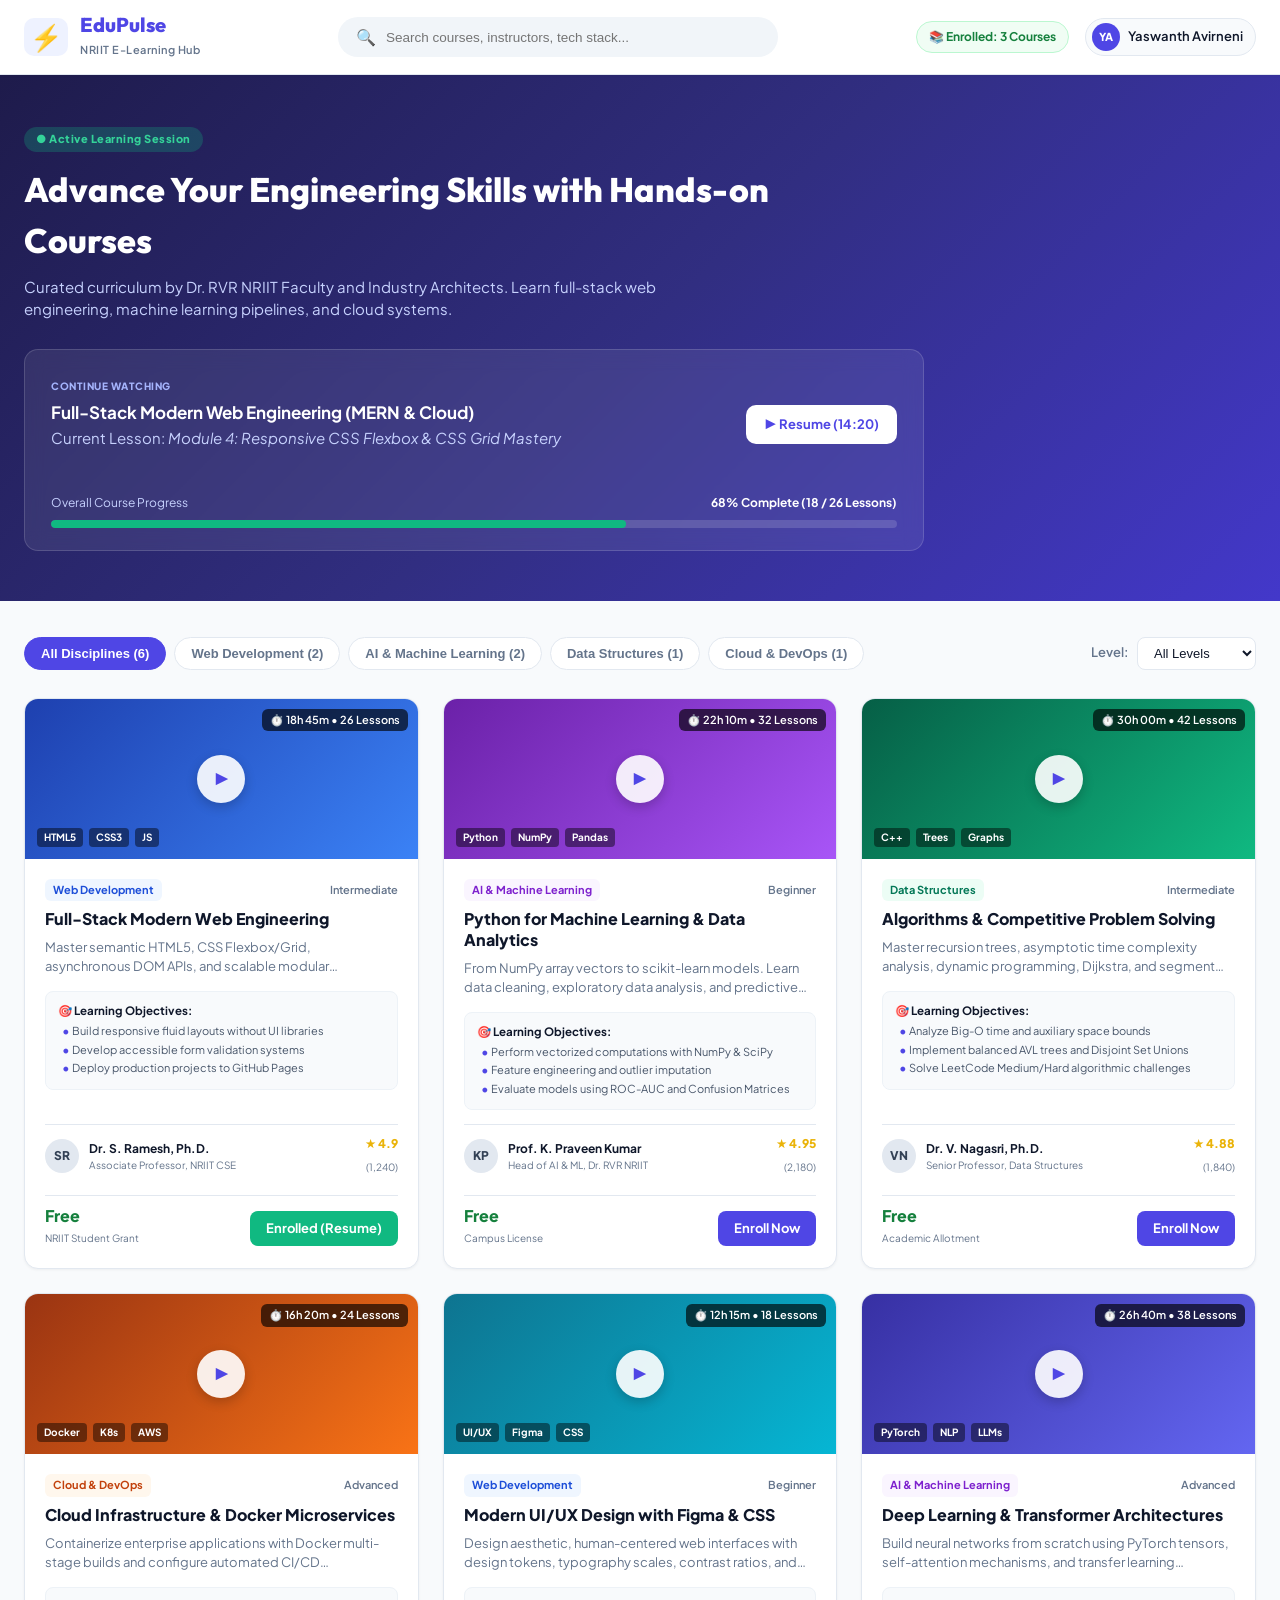
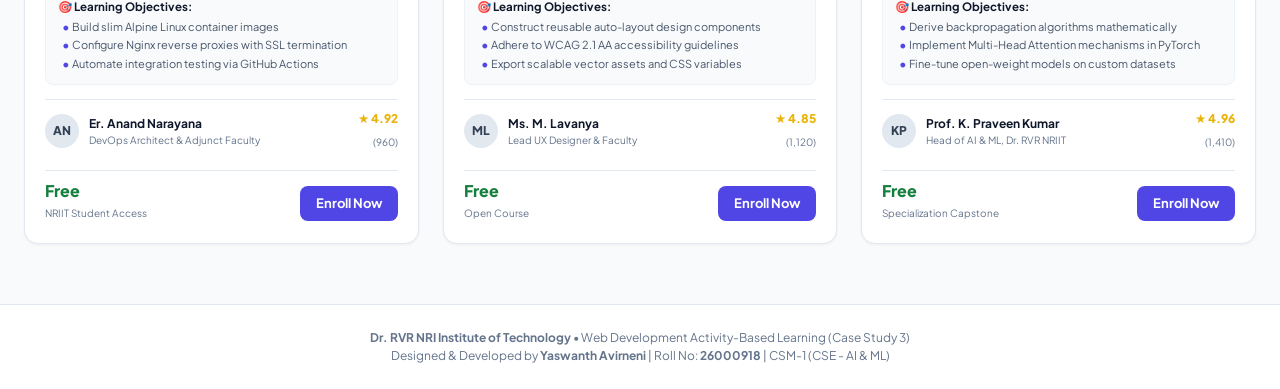
==== elearning-platform/index.html @ 036560a7 "Complete Web Development ABL (Case Studies 4, 3, 11) in Pure HTML5 and CSS3 for Yaswanth Avirneni (2" ====
<!DOCTYPE html>
<html lang="en">
<head>
    <meta charset="UTF-8">
    <meta name="viewport" content="width=device-width, initial-scale=1.0">
    <title>EduPulse - NRIIT Online Learning Platform</title>
    <link rel="stylesheet" href="style.css">
    <link rel="preconnect" href="https://fonts.googleapis.com">
    <link rel="preconnect" href="https://fonts.gstatic.com" crossorigin>
    <link href="https://fonts.googleapis.com/css2?family=Plus+Jakarta+Sans:wght@400;500;600;700;800&family=Outfit:wght@600;700;800&display=swap" rel="stylesheet">
</head>
<body>
    <!-- Top Global Header -->
    <header class="navbar">
        <div class="nav-container">
            <div class="brand">
                <span class="brand-icon">⚡</span>
                <div>
                    <span class="brand-title">EduPulse</span>
                    <span class="brand-sub">NRIIT E-Learning Hub</span>
                </div>
            </div>

            <div class="search-bar">
                <span class="search-icon">🔍</span>
                <input type="text" id="courseSearch" placeholder="Search courses, instructors, tech stack...">
            </div>

            <div class="nav-user">
                <div class="active-badge">📚 Enrolled: 3 Courses</div>
                <div class="user-pill">
                    <span class="avatar-sm">YA</span>
                    <span class="name">Yaswanth Avirneni</span>
                </div>
            </div>
        </div>
    </header>

    <!-- Hero Banner with In-Progress Learning Indicator -->
    <section class="hero-section">
        <div class="hero-content">
            <span class="tag-live">● Active Learning Session</span>
            <h1>Advance Your Engineering Skills with Hands-on Courses</h1>
            <p>Curated curriculum by Dr. RVR NRIIT Faculty and Industry Architects. Learn full-stack web engineering, machine learning pipelines, and cloud systems.</p>
            
            <!-- In-Progress Learning Card -->
            <div class="current-track-card">
                <div class="track-header">
                    <div class="track-info">
                        <span class="pill-track">CONTINUE WATCHING</span>
                        <h3>Full-Stack Modern Web Engineering (MERN & Cloud)</h3>
                        <p class="track-lesson">Current Lesson: <i>Module 4: Responsive CSS Flexbox & CSS Grid Mastery</i></p>
                    </div>
                    <a href="#enrollModal" class="resume-btn">▶ Resume (14:20)</a>
                </div>
                <div class="progress-container">
                    <div class="progress-labels">
                        <span>Overall Course Progress</span>
                        <span class="progress-pct">68% Complete (18 / 26 Lessons)</span>
                    </div>
                    <div class="progress-track">
                        <div class="progress-bar-fill" style="width: 68%;"></div>
                    </div>
                </div>
            </div>
        </div>
    </section>

    <!-- Main Catalog Container -->
    <main class="main-container">
        <!-- Category Filter Tabs -->
        <div class="filter-wrapper">
            <div class="category-tabs" id="categoryFilters">
                <button class="cat-btn active" data-category="all">All Disciplines (6)</button>
                <button class="cat-btn" data-category="web">Web Development (2)</button>
                <button class="cat-btn" data-category="ai">AI & Machine Learning (2)</button>
                <button class="cat-btn" data-category="dsa">Data Structures (1)</button>
                <button class="cat-btn" data-category="cloud">Cloud & DevOps (1)</button>
            </div>
            <div class="sort-wrapper">
                <span class="sort-lbl">Level:</span>
                <select id="levelFilter" class="filter-select">
                    <option value="all">All Levels</option>
                    <option value="Beginner">Beginner</option>
                    <option value="Intermediate">Intermediate</option>
                    <option value="Advanced">Advanced</option>
                </select>
            </div>
        </div>

        <!-- Course Cards Grid -->
        <section class="courses-grid" id="coursesContainer">
            <!-- Course Card 1 -->
            <article class="course-card" data-category="web" data-level="Intermediate">
                <div class="thumbnail-wrapper">
                    <div class="thumbnail-bg grad-blue">
                        <span class="play-trigger">▶</span>
                        <div class="tech-stack-badges">
                            <span>HTML5</span>
                            <span>CSS3</span>
                            <span>JS</span>
                        </div>
                    </div>
                    <span class="duration-badge">⏱️ 18h 45m • 26 Lessons</span>
                </div>
                <div class="card-content">
                    <div class="card-meta">
                        <span class="category-pill web">Web Development</span>
                        <span class="level-pill">Intermediate</span>
                    </div>
                    <h3 class="course-title">Full-Stack Modern Web Engineering</h3>
                    <p class="course-desc">Master semantic HTML5, CSS Flexbox/Grid, asynchronous DOM APIs, and scalable modular component architectures.</p>
                    
                    <div class="learning-objectives">
                        <h4>🎯 Learning Objectives:</h4>
                        <ul>
                            <li>Build responsive fluid layouts without UI libraries</li>
                            <li>Develop accessible form validation systems</li>
                            <li>Deploy production projects to GitHub Pages</li>
                        </ul>
                    </div>

                    <div class="instructor-row">
                        <div class="inst-avatar">SR</div>
                        <div class="inst-info">
                            <span class="inst-name">Dr. S. Ramesh, Ph.D.</span>
                            <span class="inst-role">Associate Professor, NRIIT CSE</span>
                        </div>
                        <div class="rating-box">
                            <span class="stars">★ 4.9</span>
                            <span class="students">(1,240)</span>
                        </div>
                    </div>

                    <div class="card-footer">
                        <div class="price-box">
                            <span class="price-free">Free</span>
                            <span class="price-sub">NRIIT Student Grant</span>
                        </div>
                        <a href="#enrollModal" class="enroll-btn enrolled">Enrolled (Resume)</a>
                    </div>
                </div>
            </article>

            <!-- Course Card 2 -->
            <article class="course-card" data-category="ai" data-level="Beginner">
                <div class="thumbnail-wrapper">
                    <div class="thumbnail-bg grad-purple">
                        <span class="play-trigger">▶</span>
                        <div class="tech-stack-badges">
                            <span>Python</span>
                            <span>NumPy</span>
                            <span>Pandas</span>
                        </div>
                    </div>
                    <span class="duration-badge">⏱️ 22h 10m • 32 Lessons</span>
                </div>
                <div class="card-content">
                    <div class="card-meta">
                        <span class="category-pill ai">AI & Machine Learning</span>
                        <span class="level-pill">Beginner</span>
                    </div>
                    <h3 class="course-title">Python for Machine Learning & Data Analytics</h3>
                    <p class="course-desc">From NumPy array vectors to scikit-learn models. Learn data cleaning, exploratory data analysis, and predictive models.</p>
                    
                    <div class="learning-objectives">
                        <h4>🎯 Learning Objectives:</h4>
                        <ul>
                            <li>Perform vectorized computations with NumPy & SciPy</li>
                            <li>Feature engineering and outlier imputation</li>
                            <li>Evaluate models using ROC-AUC and Confusion Matrices</li>
                        </ul>
                    </div>

                    <div class="instructor-row">
                        <div class="inst-avatar">KP</div>
                        <div class="inst-info">
                            <span class="inst-name">Prof. K. Praveen Kumar</span>
                            <span class="inst-role">Head of AI & ML, Dr. RVR NRIIT</span>
                        </div>
                        <div class="rating-box">
                            <span class="stars">★ 4.95</span>
                            <span class="students">(2,180)</span>
                        </div>
                    </div>

                    <div class="card-footer">
                        <div class="price-box">
                            <span class="price-free">Free</span>
                            <span class="price-sub">Campus License</span>
                        </div>
                        <a href="#enrollModal" class="enroll-btn">Enroll Now</a>
                    </div>
                </div>
            </article>

            <!-- Course Card 3 -->
            <article class="course-card" data-category="dsa" data-level="Intermediate">
                <div class="thumbnail-wrapper">
                    <div class="thumbnail-bg grad-emerald">
                        <span class="play-trigger">▶</span>
                        <div class="tech-stack-badges">
                            <span>C++</span>
                            <span>Trees</span>
                            <span>Graphs</span>
                        </div>
                    </div>
                    <span class="duration-badge">⏱️ 30h 00m • 42 Lessons</span>
                </div>
                <div class="card-content">
                    <div class="card-meta">
                        <span class="category-pill dsa">Data Structures</span>
                        <span class="level-pill">Intermediate</span>
                    </div>
                    <h3 class="course-title">Algorithms & Competitive Problem Solving</h3>
                    <p class="course-desc">Master recursion trees, asymptotic time complexity analysis, dynamic programming, Dijkstra, and segment trees.</p>
                    
                    <div class="learning-objectives">
                        <h4>🎯 Learning Objectives:</h4>
                        <ul>
                            <li>Analyze Big-O time and auxiliary space bounds</li>
                            <li>Implement balanced AVL trees and Disjoint Set Unions</li>
                            <li>Solve LeetCode Medium/Hard algorithmic challenges</li>
                        </ul>
                    </div>

                    <div class="instructor-row">
                        <div class="inst-avatar">VN</div>
                        <div class="inst-info">
                            <span class="inst-name">Dr. V. Nagasri, Ph.D.</span>
                            <span class="inst-role">Senior Professor, Data Structures</span>
                        </div>
                        <div class="rating-box">
                            <span class="stars">★ 4.88</span>
                            <span class="students">(1,840)</span>
                        </div>
                    </div>

                    <div class="card-footer">
                        <div class="price-box">
                            <span class="price-free">Free</span>
                            <span class="price-sub">Academic Allotment</span>
                        </div>
                        <a href="#enrollModal" class="enroll-btn">Enroll Now</a>
                    </div>
                </div>
            </article>

            <!-- Course Card 4 -->
            <article class="course-card" data-category="cloud" data-level="Advanced">
                <div class="thumbnail-wrapper">
                    <div class="thumbnail-bg grad-amber">
                        <span class="play-trigger">▶</span>
                        <div class="tech-stack-badges">
                            <span>Docker</span>
                            <span>K8s</span>
                            <span>AWS</span>
                        </div>
                    </div>
                    <span class="duration-badge">⏱️ 16h 20m • 24 Lessons</span>
                </div>
                <div class="card-content">
                    <div class="card-meta">
                        <span class="category-pill cloud">Cloud & DevOps</span>
                        <span class="level-pill">Advanced</span>
                    </div>
                    <h3 class="course-title">Cloud Infrastructure & Docker Microservices</h3>
                    <p class="course-desc">Containerize enterprise applications with Docker multi-stage builds and configure automated CI/CD deployment pipelines.</p>
                    
                    <div class="learning-objectives">
                        <h4>🎯 Learning Objectives:</h4>
                        <ul>
                            <li>Build slim Alpine Linux container images</li>
                            <li>Configure Nginx reverse proxies with SSL termination</li>
                            <li>Automate integration testing via GitHub Actions</li>
                        </ul>
                    </div>

                    <div class="instructor-row">
                        <div class="inst-avatar">AN</div>
                        <div class="inst-info">
                            <span class="inst-name">Er. Anand Narayana</span>
                            <span class="inst-role">DevOps Architect & Adjunct Faculty</span>
                        </div>
                        <div class="rating-box">
                            <span class="stars">★ 4.92</span>
                            <span class="students">(960)</span>
                        </div>
                    </div>

                    <div class="card-footer">
                        <div class="price-box">
                            <span class="price-free">Free</span>
                            <span class="price-sub">NRIIT Student Access</span>
                        </div>
                        <a href="#enrollModal" class="enroll-btn">Enroll Now</a>
                    </div>
                </div>
            </article>

            <!-- Course Card 5 -->
            <article class="course-card" data-category="web" data-level="Beginner">
                <div class="thumbnail-wrapper">
                    <div class="thumbnail-bg grad-cyan">
                        <span class="play-trigger">▶</span>
                        <div class="tech-stack-badges">
                            <span>UI/UX</span>
                            <span>Figma</span>
                            <span>CSS</span>
                        </div>
                    </div>
                    <span class="duration-badge">⏱️ 12h 15m • 18 Lessons</span>
                </div>
                <div class="card-content">
                    <div class="card-meta">
                        <span class="category-pill web">Web Development</span>
                        <span class="level-pill">Beginner</span>
                    </div>
                    <h3 class="course-title">Modern UI/UX Design with Figma & CSS</h3>
                    <p class="course-desc">Design aesthetic, human-centered web interfaces with design tokens, typography scales, contrast ratios, and wireframing.</p>
                    
                    <div class="learning-objectives">
                        <h4>🎯 Learning Objectives:</h4>
                        <ul>
                            <li>Construct reusable auto-layout design components</li>
                            <li>Adhere to WCAG 2.1 AA accessibility guidelines</li>
                            <li>Export scalable vector assets and CSS variables</li>
                        </ul>
                    </div>

                    <div class="instructor-row">
                        <div class="inst-avatar">ML</div>
                        <div class="inst-info">
                            <span class="inst-name">Ms. M. Lavanya</span>
                            <span class="inst-role">Lead UX Designer & Faculty</span>
                        </div>
                        <div class="rating-box">
                            <span class="stars">★ 4.85</span>
                            <span class="students">(1,120)</span>
                        </div>
                    </div>

                    <div class="card-footer">
                        <div class="price-box">
                            <span class="price-free">Free</span>
                            <span class="price-sub">Open Course</span>
                        </div>
                        <a href="#enrollModal" class="enroll-btn">Enroll Now</a>
                    </div>
                </div>
            </article>

            <!-- Course Card 6 -->
            <article class="course-card" data-category="ai" data-level="Advanced">
                <div class="thumbnail-wrapper">
                    <div class="thumbnail-bg grad-indigo">
                        <span class="play-trigger">▶</span>
                        <div class="tech-stack-badges">
                            <span>PyTorch</span>
                            <span>NLP</span>
                            <span>LLMs</span>
                        </div>
                    </div>
                    <span class="duration-badge">⏱️ 26h 40m • 38 Lessons</span>
                </div>
                <div class="card-content">
                    <div class="card-meta">
                        <span class="category-pill ai">AI & Machine Learning</span>
                        <span class="level-pill">Advanced</span>
                    </div>
                    <h3 class="course-title">Deep Learning & Transformer Architectures</h3>
                    <p class="course-desc">Build neural networks from scratch using PyTorch tensors, self-attention mechanisms, and transfer learning workflows.</p>
                    
                    <div class="learning-objectives">
                        <h4>🎯 Learning Objectives:</h4>
                        <ul>
                            <li>Derive backpropagation algorithms mathematically</li>
                            <li>Implement Multi-Head Attention mechanisms in PyTorch</li>
                            <li>Fine-tune open-weight models on custom datasets</li>
                        </ul>
                    </div>

                    <div class="instructor-row">
                        <div class="inst-avatar">KP</div>
                        <div class="inst-info">
                            <span class="inst-name">Prof. K. Praveen Kumar</span>
                            <span class="inst-role">Head of AI & ML, Dr. RVR NRIIT</span>
                        </div>
                        <div class="rating-box">
                            <span class="stars">★ 4.96</span>
                            <span class="students">(1,410)</span>
                        </div>
                    </div>

                    <div class="card-footer">
                        <div class="price-box">
                            <span class="price-free">Free</span>
                            <span class="price-sub">Specialization Capstone</span>
                        </div>
                        <a href="#enrollModal" class="enroll-btn">Enroll Now</a>
                    </div>
                </div>
            </article>
        </section>
    </main>

    <!-- Interactive Enrollment / Syllabus Modal (Pure CSS :target) -->
    <div class="modal-overlay" id="enrollModal">
        <div class="modal-card">
            <a href="#" class="modal-close">✕</a>
            <div class="modal-header">
                <span class="modal-badge">🎓 COURSE ENROLLMENT</span>
                <h2>Course Curriculum & Learning Objectives</h2>
                <p>Instructor: Dr. RVR NRIIT Department of CSE</p>
            </div>
            <div class="modal-body">
                <div class="student-verify-box">
                    <p><strong>Enrolling Student:</strong> Yaswanth Avirneni (Roll No: 26000918)</p>
                    <p><strong>Section:</strong> CSM-1 • Dept of CSE (AI & ML) • Dr. RVR NRIIT</p>
                </div>
                <h4>Curriculum Syllabus Highlights</h4>
                <div class="syllabus-list">
                    <div class="syllabus-item">
                        <span class="mod-num">Module 1</span>
                        <span>Foundations & Environment Configuration</span>
                        <span class="mod-time">3 Lessons • 2h 15m</span>
                    </div>
                    <div class="syllabus-item">
                        <span class="mod-num">Module 2</span>
                        <span>Core Theoretical & Practical Implementation</span>
                        <span class="mod-time">8 Lessons • 6h 30m</span>
                    </div>
                    <div class="syllabus-item">
                        <span class="mod-num">Module 3</span>
                        <span>Lab Experiments, Coding Assignments & Capstone</span>
                        <span class="mod-time">6 Lessons • 5h 00m</span>
                    </div>
                </div>
            </div>
            <div class="modal-footer">
                <a href="#" class="btn-cancel">Close</a>
                <a href="#enrollSuccess" class="btn-confirm">Confirm Student Enrollment</a>
            </div>
        </div>
    </div>

    <!-- Enrollment Success Notification Modal (Pure CSS :target) -->
    <div class="modal-overlay" id="enrollSuccess">
        <div class="modal-card">
            <a href="#" class="modal-close">✕</a>
            <div class="modal-header">
                <span class="modal-badge success">✓ ENROLLMENT CONFIRMED</span>
                <h2>Course Added Successfully!</h2>
                <p>Direct enrollment synced with Dr. RVR NRIIT student record.</p>
            </div>
            <div class="modal-body">
                <div class="student-verify-box">
                    <p><strong>Student:</strong> Yaswanth Avirneni (26000918)</p>
                    <p><strong>Branch / Section:</strong> CSE (AI & ML) • CSM-1</p>
                    <p><strong>Status:</strong> Active Course Grant Enabled</p>
                </div>
            </div>
            <div class="modal-footer">
                <a href="#" class="btn-confirm">Back to Courses</a>
            </div>
        </div>
    </div>

    <!-- Platform Footer -->
    <footer class="footer">
        <div class="footer-container">
            <p><strong>Dr. RVR NRI Institute of Technology</strong> • Web Development Activity-Based Learning (Case Study 3)</p>
            <p>Designed & Developed by <strong>Yaswanth Avirneni</strong> | Roll No: <strong>26000918</strong> | CSM-1 (CSE - AI & ML)</p>
        </div>
    </footer>
</body>
</html>
---- elearning-platform/style.css ----
:root {
    --primary: #4f46e5;
    --primary-hover: #4338ca;
    --primary-light: #eef2ff;
    --bg-page: #f8fafc;
    --bg-card: #ffffff;
    --text-main: #0f172a;
    --text-muted: #64748b;
    --border: #e2e8f0;
    --radius-sm: 8px;
    --radius-md: 14px;
    --radius-lg: 20px;
    --shadow-sm: 0 1px 3px rgba(0,0,0,0.05);
    --shadow-md: 0 4px 6px -1px rgba(0,0,0,0.08), 0 2px 4px -2px rgba(0,0,0,0.04);
    --shadow-lg: 0 12px 24px -4px rgba(0,0,0,0.1), 0 4px 8px -2px rgba(0,0,0,0.06);
}

* {
    margin: 0;
    padding: 0;
    box-sizing: border-box;
}

body {
    font-family: 'Plus Jakarta Sans', -apple-system, BlinkMacSystemFont, sans-serif;
    background-color: var(--bg-page);
    color: var(--text-main);
    line-height: 1.5;
}

/* Global Navbar */
.navbar {
    background: #ffffff;
    border-bottom: 1px solid var(--border);
    position: sticky;
    top: 0;
    z-index: 90;
    box-shadow: var(--shadow-sm);
}

.nav-container {
    max-width: 1280px;
    margin: 0 auto;
    padding: 14px 24px;
    display: flex;
    align-items: center;
    justify-content: space-between;
    gap: 20px;
}

.brand {
    display: flex;
    align-items: center;
    gap: 12px;
}

.brand-icon {
    font-size: 26px;
    background: #eef2ff;
    padding: 6px;
    border-radius: 10px;
    line-height: 1;
}

.brand-title {
    font-family: 'Outfit', sans-serif;
    font-size: 20px;
    font-weight: 800;
    color: var(--primary);
    display: block;
    line-height: 1.1;
}

.brand-sub {
    font-size: 11px;
    color: var(--text-muted);
    font-weight: 600;
    letter-spacing: 0.5px;
}

.search-bar {
    display: flex;
    align-items: center;
    gap: 10px;
    background: #f1f5f9;
    padding: 8px 18px;
    border-radius: 24px;
    width: 440px;
}

.search-bar input {
    border: none;
    background: transparent;
    outline: none;
    font-size: 13.5px;
    width: 100%;
}

.nav-user {
    display: flex;
    align-items: center;
    gap: 16px;
}

.active-badge {
    background: #f0fdf4;
    color: #15803d;
    border: 1px solid #bbf7d0;
    font-size: 12px;
    font-weight: 700;
    padding: 6px 12px;
    border-radius: 20px;
}

.user-pill {
    display: flex;
    align-items: center;
    gap: 8px;
    background: #f8fafc;
    border: 1px solid var(--border);
    padding: 4px 12px 4px 6px;
    border-radius: 20px;
}

.avatar-sm {
    width: 28px;
    height: 28px;
    border-radius: 50%;
    background: var(--primary);
    color: #ffffff;
    font-size: 11px;
    font-weight: 800;
    display: flex;
    align-items: center;
    justify-content: center;
}

.user-pill .name {
    font-size: 13px;
    font-weight: 600;
}

/* Hero Section */
.hero-section {
    background: linear-gradient(135deg, #1e1b4b 0%, #312e81 50%, #4338ca 100%);
    color: #ffffff;
    padding: 50px 24px;
}

.hero-content {
    max-width: 1280px;
    margin: 0 auto;
}

.tag-live {
    display: inline-block;
    background: rgba(16, 185, 129, 0.25);
    color: #34d399;
    font-size: 11px;
    font-weight: 800;
    padding: 4px 12px;
    border-radius: 20px;
    letter-spacing: 0.5px;
    margin-bottom: 12px;
}

.hero-content h1 {
    font-family: 'Outfit', sans-serif;
    font-size: 34px;
    font-weight: 800;
    margin-bottom: 10px;
    max-width: 800px;
}

.hero-content p {
    font-size: 15px;
    color: #c7d2fe;
    max-width: 720px;
    margin-bottom: 28px;
}

/* Current Track Progress Card */
.current-track-card {
    background: rgba(255, 255, 255, 0.08);
    backdrop-filter: blur(10px);
    border: 1px solid rgba(255, 255, 255, 0.15);
    border-radius: var(--radius-md);
    padding: 22px 26px;
    max-width: 900px;
}

.track-header {
    display: flex;
    justify-content: space-between;
    align-items: center;
    margin-bottom: 16px;
    gap: 20px;
}

.pill-track {
    font-size: 10px;
    font-weight: 800;
    color: #a5b4fc;
    letter-spacing: 0.5px;
}

.track-info h3 {
    font-size: 17px;
    font-weight: 700;
    margin: 4px 0 2px;
}

.track-lesson {
    font-size: 12.5px;
    color: #e0e7ff;
}

.resume-btn {
    background: #ffffff;
    color: var(--primary);
    border: none;
    padding: 10px 18px;
    border-radius: 10px;
    font-weight: 700;
    font-size: 13px;
    cursor: pointer;
    flex-shrink: 0;
    transition: transform 0.2s, background 0.2s;
}

.resume-btn:hover {
    background: #eef2ff;
    transform: translateY(-2px);
}

.progress-container .progress-labels {
    display: flex;
    justify-content: space-between;
    font-size: 12px;
    color: #c7d2fe;
    margin-bottom: 8px;
}

.progress-pct {
    font-weight: 700;
    color: #ffffff;
}

.progress-track {
    height: 8px;
    background: rgba(255, 255, 255, 0.15);
    border-radius: 4px;
    overflow: hidden;
}

.progress-bar-fill {
    height: 100%;
    background: #10b981;
    border-radius: 4px;
    transition: width 0.6s ease;
}

/* Main Container */
.main-container {
    max-width: 1280px;
    margin: 36px auto;
    padding: 0 24px;
}

/* Filter Bar */
.filter-wrapper {
    display: flex;
    justify-content: space-between;
    align-items: center;
    margin-bottom: 28px;
    flex-wrap: wrap;
    gap: 14px;
}

.category-tabs {
    display: flex;
    gap: 8px;
    flex-wrap: wrap;
}

.cat-btn {
    background: #ffffff;
    border: 1px solid var(--border);
    padding: 8px 16px;
    border-radius: 20px;
    font-size: 13px;
    font-weight: 600;
    color: var(--text-muted);
    cursor: pointer;
    transition: all 0.2s;
}

.cat-btn:hover {
    background: #f1f5f9;
    color: var(--text-main);
}

.cat-btn.active {
    background: var(--primary);
    color: #ffffff;
    border-color: var(--primary);
}

.sort-wrapper {
    display: flex;
    align-items: center;
    gap: 8px;
}

.sort-lbl {
    font-size: 13px;
    color: var(--text-muted);
    font-weight: 600;
}

.filter-select {
    padding: 7px 12px;
    border-radius: 8px;
    border: 1px solid var(--border);
    background: #ffffff;
    font-size: 13px;
    color: var(--text-main);
}

/* Courses Grid */
.courses-grid {
    display: grid;
    grid-template-columns: repeat(3, 1fr);
    gap: 24px;
}

.course-card {
    background: var(--bg-card);
    border: 1px solid var(--border);
    border-radius: var(--radius-md);
    overflow: hidden;
    display: flex;
    flex-direction: column;
    box-shadow: var(--shadow-sm);
    transition: transform 0.2s, box-shadow 0.2s;
}

.course-card:hover {
    transform: translateY(-4px);
    box-shadow: var(--shadow-lg);
}

/* Video Lesson Thumbnail */
.thumbnail-wrapper {
    position: relative;
    height: 160px;
    overflow: hidden;
}

.thumbnail-bg {
    width: 100%;
    height: 100%;
    display: flex;
    align-items: center;
    justify-content: center;
    position: relative;
}

.grad-blue { background: linear-gradient(135deg, #1e40af, #3b82f6); }
.grad-purple { background: linear-gradient(135deg, #6b21a8, #a855f7); }
.grad-emerald { background: linear-gradient(135deg, #065f46, #10b981); }
.grad-amber { background: linear-gradient(135deg, #9a3412, #f97316); }
.grad-cyan { background: linear-gradient(135deg, #0e7490, #06b6d4); }
.grad-indigo { background: linear-gradient(135deg, #3730a3, #6366f1); }

.play-trigger {
    width: 48px;
    height: 48px;
    border-radius: 50%;
    background: rgba(255, 255, 255, 0.9);
    color: var(--primary);
    display: flex;
    align-items: center;
    justify-content: center;
    font-size: 16px;
    box-shadow: 0 4px 12px rgba(0,0,0,0.2);
    transition: transform 0.2s;
}

.course-card:hover .play-trigger {
    transform: scale(1.1);
}

.tech-stack-badges {
    position: absolute;
    bottom: 12px;
    left: 12px;
    display: flex;
    gap: 6px;
}

.tech-stack-badges span {
    background: rgba(0, 0, 0, 0.45);
    color: #ffffff;
    font-size: 10px;
    font-weight: 700;
    padding: 2px 7px;
    border-radius: 4px;
    backdrop-filter: blur(4px);
}

.duration-badge {
    position: absolute;
    top: 10px;
    right: 10px;
    background: rgba(0, 0, 0, 0.65);
    color: #ffffff;
    font-size: 11px;
    font-weight: 600;
    padding: 3px 8px;
    border-radius: 6px;
    backdrop-filter: blur(4px);
}

/* Card Content */
.card-content {
    padding: 20px;
    display: flex;
    flex-direction: column;
    flex-grow: 1;
}

.card-meta {
    display: flex;
    justify-content: space-between;
    align-items: center;
    margin-bottom: 8px;
}

.category-pill {
    font-size: 11px;
    font-weight: 700;
    padding: 3px 8px;
    border-radius: 6px;
}

.category-pill.web { background: #eff6ff; color: #1d4ed8; }
.category-pill.ai { background: #faf5ff; color: #7e22ce; }
.category-pill.dsa { background: #ecfdf5; color: #047857; }
.category-pill.cloud { background: #fff7ed; color: #c2410c; }

.level-pill {
    font-size: 11px;
    color: var(--text-muted);
    font-weight: 600;
}

.course-title {
    font-size: 16px;
    font-weight: 800;
    margin-bottom: 8px;
    line-height: 1.3;
}

.course-desc {
    font-size: 13px;
    color: var(--text-muted);
    margin-bottom: 14px;
    display: -webkit-box;
    -webkit-line-clamp: 2;
    -webkit-box-orient: vertical;
    overflow: hidden;
}

/* Learning Objectives */
.learning-objectives {
    background: #f8fafc;
    border: 1px solid #edf2f7;
    border-radius: 8px;
    padding: 10px 12px;
    margin-bottom: 14px;
}

.learning-objectives h4 {
    font-size: 11.5px;
    font-weight: 700;
    color: var(--text-main);
    margin-bottom: 4px;
}

.learning-objectives ul {
    list-style: none;
    padding: 0;
    margin: 0;
}

.learning-objectives li {
    font-size: 11px;
    color: #475569;
    position: relative;
    padding-left: 14px;
    margin-bottom: 2px;
}

.learning-objectives li::before {
    content: "•";
    position: absolute;
    left: 4px;
    color: var(--primary);
    font-weight: 900;
}

/* Instructor Row */
.instructor-row {
    display: flex;
    align-items: center;
    gap: 10px;
    padding: 10px 0;
    border-top: 1px solid var(--border);
    margin-top: auto;
}

.inst-avatar {
    width: 34px;
    height: 34px;
    border-radius: 50%;
    background: #e2e8f0;
    color: #334155;
    font-size: 12px;
    font-weight: 800;
    display: flex;
    align-items: center;
    justify-content: center;
}

.inst-info {
    display: flex;
    flex-direction: column;
    flex-grow: 1;
}

.inst-name {
    font-size: 12px;
    font-weight: 700;
    color: var(--text-main);
}

.inst-role {
    font-size: 10px;
    color: var(--text-muted);
}

.rating-box {
    text-align: right;
}

.stars {
    font-size: 12px;
    font-weight: 800;
    color: #eab308;
    display: block;
}

.students {
    font-size: 10px;
    color: var(--text-muted);
}

/* Card Footer */
.card-footer {
    display: flex;
    align-items: center;
    justify-content: space-between;
    padding-top: 12px;
    border-top: 1px solid var(--border);
    margin-top: 8px;
}

.price-free {
    font-size: 16px;
    font-weight: 800;
    color: #15803d;
    display: block;
    line-height: 1;
}

.price-sub {
    font-size: 10px;
    color: var(--text-muted);
}

.enroll-btn {
    background: var(--primary);
    color: #ffffff;
    border: none;
    padding: 8px 16px;
    border-radius: 8px;
    font-size: 13px;
    font-weight: 700;
    cursor: pointer;
    transition: background 0.2s, transform 0.2s;
}

.enroll-btn:hover {
    background: var(--primary-hover);
    transform: translateY(-1px);
}

.enroll-btn.enrolled {
    background: #10b981;
}

/* Modal Pure CSS :target */
.modal-overlay {
    position: fixed;
    top: 0;
    left: 0;
    right: 0;
    bottom: 0;
    background: rgba(15, 23, 42, 0.65);
    backdrop-filter: blur(4px);
    display: none;
    align-items: center;
    justify-content: center;
    z-index: 999;
}

.modal-overlay:target {
    display: flex;
}

.modal-card {
    background: #ffffff;
    border-radius: var(--radius-md);
    max-width: 540px;
    width: 90%;
    padding: 28px;
    position: relative;
    box-shadow: var(--shadow-lg);
    animation: modalPop 0.25s ease-out;
}

@keyframes modalPop {
    from { transform: scale(0.95); opacity: 0; }
    to { transform: scale(1); opacity: 1; }
}

.modal-close {
    position: absolute;
    top: 18px;
    right: 18px;
    background: #f1f5f9;
    border: none;
    width: 32px;
    height: 32px;
    border-radius: 50%;
    cursor: pointer;
    font-weight: bold;
    display: flex;
    align-items: center;
    justify-content: center;
    text-decoration: none;
    color: var(--text-main);
}

.modal-close:hover {
    background: #e2e8f0;
}

.modal-badge {
    font-size: 10px;
    font-weight: 800;
    color: var(--primary);
    background: var(--primary-light);
    padding: 3px 8px;
    border-radius: 6px;
}

.modal-badge.success {
    color: #15803d;
    background: #dcfce7;
}

.modal-header h2 {
    font-size: 20px;
    font-weight: 800;
    margin: 8px 0 4px;
}

.student-verify-box {
    background: #f8fafc;
    border: 1px solid var(--border);
    padding: 12px;
    border-radius: 8px;
    font-size: 12.5px;
    margin: 16px 0;
}

.syllabus-list {
    display: flex;
    flex-direction: column;
    gap: 8px;
    margin-top: 10px;
}

.syllabus-item {
    display: flex;
    justify-content: space-between;
    align-items: center;
    padding: 10px;
    background: #f8fafc;
    border-radius: 6px;
    font-size: 12px;
}

.mod-num {
    font-weight: 800;
    color: var(--primary);
}

.mod-time {
    color: var(--text-muted);
}

.modal-footer {
    display: flex;
    justify-content: flex-end;
    gap: 12px;
    margin-top: 24px;
}

.btn-cancel {
    padding: 8px 16px;
    border: 1px solid var(--border);
    background: #ffffff;
    border-radius: 8px;
    cursor: pointer;
    text-decoration: none;
    color: var(--text-main);
    font-size: 13px;
    font-weight: 600;
}

.btn-confirm {
    padding: 8px 18px;
    background: var(--primary);
    color: #ffffff;
    border: none;
    border-radius: 8px;
    font-weight: 700;
    cursor: pointer;
    text-decoration: none;
    font-size: 13px;
    display: inline-block;
}

.resume-btn, .enroll-btn {
    text-decoration: none;
    display: inline-block;
    text-align: center;
}

/* Footer */
.footer {
    background: #ffffff;
    border-top: 1px solid var(--border);
    padding: 24px;
    text-align: center;
    font-size: 12px;
    color: var(--text-muted);
    margin-top: 60px;
}

@media (max-width: 1024px) {
    .courses-grid { grid-template-columns: repeat(2, 1fr); }
}

@media (max-width: 680px) {
    .courses-grid { grid-template-columns: 1fr; }
    .nav-container { flex-direction: column; align-items: flex-start; }
    .search-bar { width: 100%; }
    .hero-content h1 { font-size: 26px; }
}
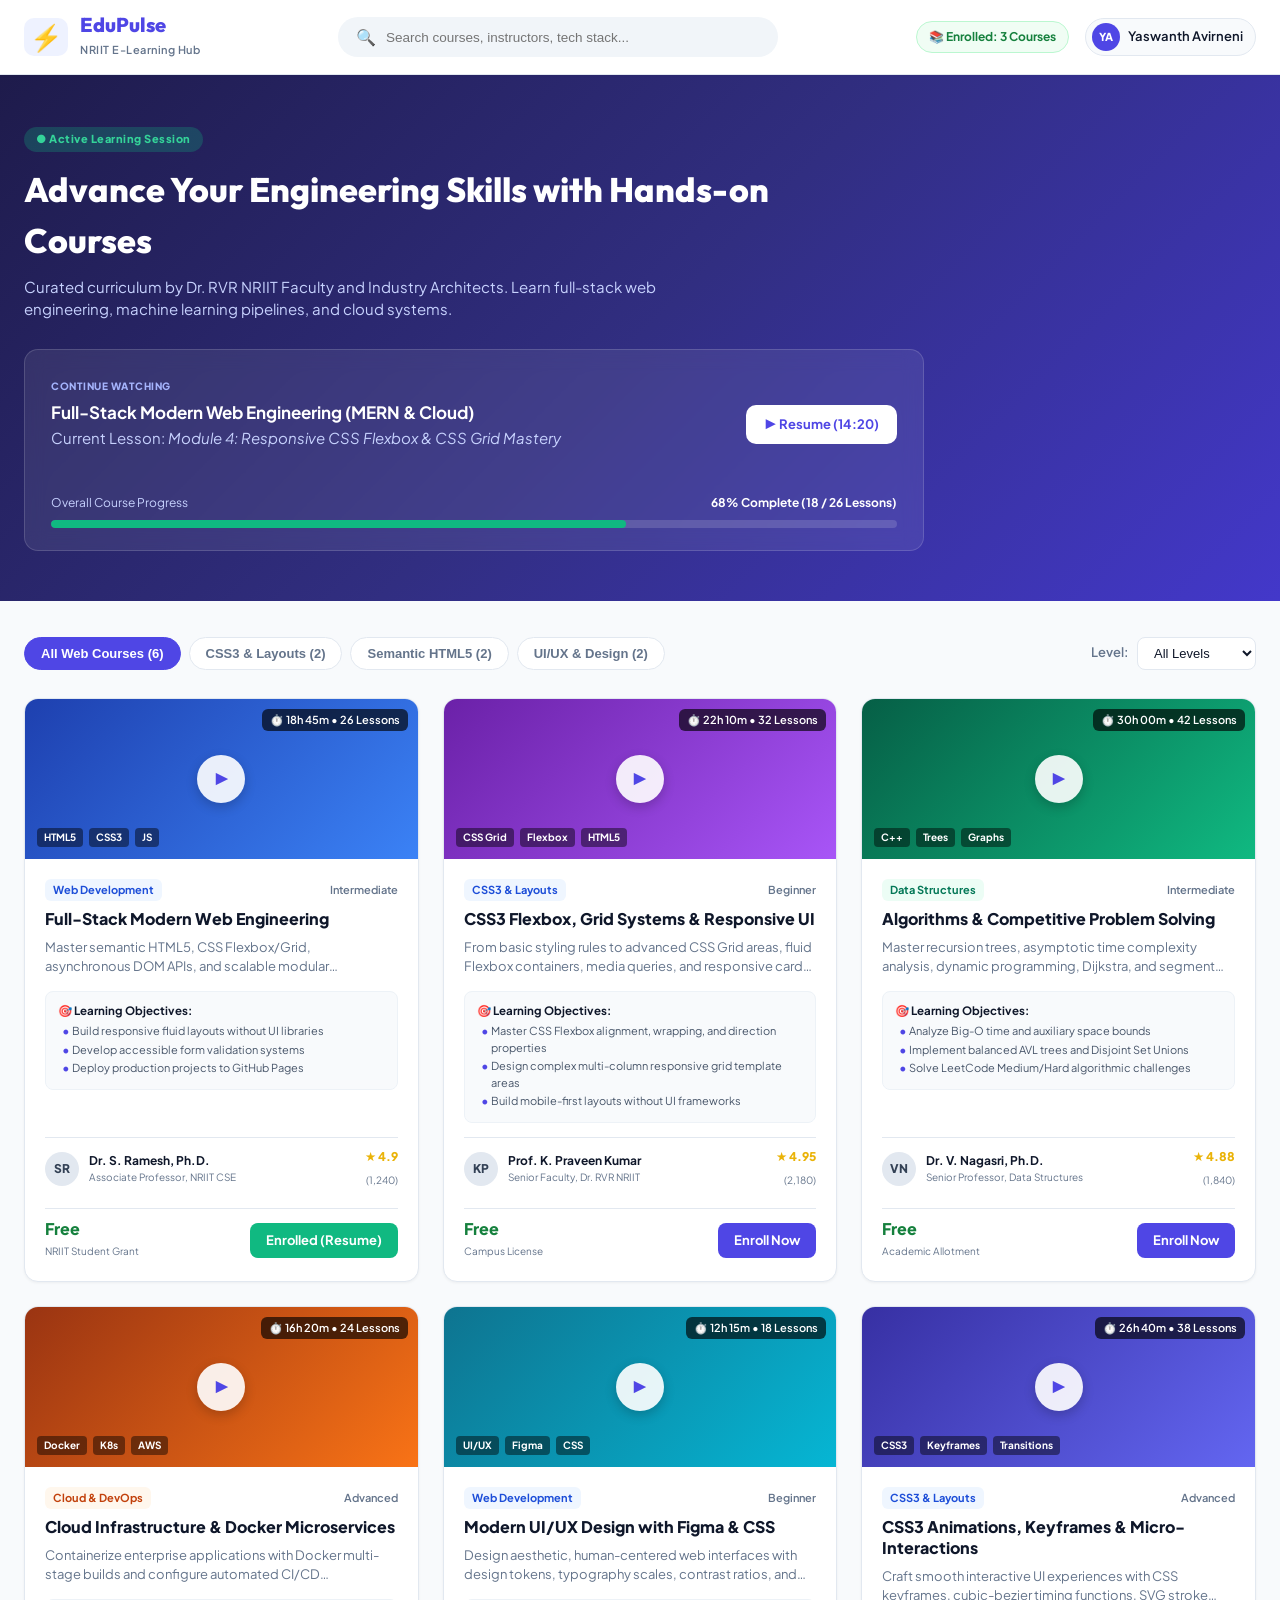
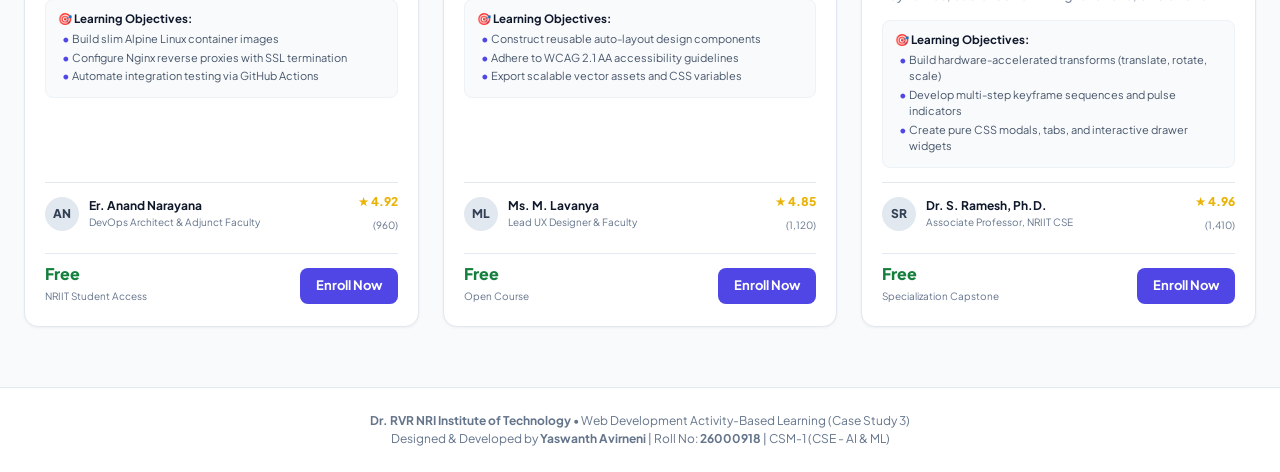
==== commit 567f8564: "Ensure 100% pure HTML and CSS only: remove Python scripts and align all course subjects with Web Dev" ====
--- a/elearning-platform/index.html
+++ b/elearning-platform/index.html
@@ -71,11 +71,10 @@
         <!-- Category Filter Tabs -->
         <div class="filter-wrapper">
             <div class="category-tabs" id="categoryFilters">
-                <button class="cat-btn active" data-category="all">All Disciplines (6)</button>
-                <button class="cat-btn" data-category="web">Web Development (2)</button>
-                <button class="cat-btn" data-category="ai">AI & Machine Learning (2)</button>
-                <button class="cat-btn" data-category="dsa">Data Structures (1)</button>
-                <button class="cat-btn" data-category="cloud">Cloud & DevOps (1)</button>
+                <button class="cat-btn active" data-category="all">All Web Courses (6)</button>
+                <button class="cat-btn" data-category="css">CSS3 & Layouts (2)</button>
+                <button class="cat-btn" data-category="html">Semantic HTML5 (2)</button>
+                <button class="cat-btn" data-category="ui">UI/UX & Design (2)</button>
             </div>
             <div class="sort-wrapper">
                 <span class="sort-lbl">Level:</span>
@@ -143,32 +142,32 @@
             </article>
 
             <!-- Course Card 2 -->
-            <article class="course-card" data-category="ai" data-level="Beginner">
+            <article class="course-card" data-category="css" data-level="Beginner">
                 <div class="thumbnail-wrapper">
                     <div class="thumbnail-bg grad-purple">
                         <span class="play-trigger">▶</span>
                         <div class="tech-stack-badges">
-                            <span>Python</span>
-                            <span>NumPy</span>
-                            <span>Pandas</span>
+                            <span>CSS Grid</span>
+                            <span>Flexbox</span>
+                            <span>HTML5</span>
                         </div>
                     </div>
                     <span class="duration-badge">⏱️ 22h 10m • 32 Lessons</span>
                 </div>
                 <div class="card-content">
                     <div class="card-meta">
-                        <span class="category-pill ai">AI & Machine Learning</span>
+                        <span class="category-pill web">CSS3 & Layouts</span>
                         <span class="level-pill">Beginner</span>
                     </div>
-                    <h3 class="course-title">Python for Machine Learning & Data Analytics</h3>
-                    <p class="course-desc">From NumPy array vectors to scikit-learn models. Learn data cleaning, exploratory data analysis, and predictive models.</p>
-                    
-                    <div class="learning-objectives">
-                        <h4>🎯 Learning Objectives:</h4>
-                        <ul>
-                            <li>Perform vectorized computations with NumPy & SciPy</li>
-                            <li>Feature engineering and outlier imputation</li>
-                            <li>Evaluate models using ROC-AUC and Confusion Matrices</li>
+                    <h3 class="course-title">CSS3 Flexbox, Grid Systems & Responsive UI</h3>
+                    <p class="course-desc">From basic styling rules to advanced CSS Grid areas, fluid Flexbox containers, media queries, and responsive card systems.</p>
+                    
+                    <div class="learning-objectives">
+                        <h4>🎯 Learning Objectives:</h4>
+                        <ul>
+                            <li>Master CSS Flexbox alignment, wrapping, and direction properties</li>
+                            <li>Design complex multi-column responsive grid template areas</li>
+                            <li>Build mobile-first layouts without UI frameworks</li>
                         </ul>
                     </div>
 
@@ -176,7 +175,7 @@
                         <div class="inst-avatar">KP</div>
                         <div class="inst-info">
                             <span class="inst-name">Prof. K. Praveen Kumar</span>
-                            <span class="inst-role">Head of AI & ML, Dr. RVR NRIIT</span>
+                            <span class="inst-role">Senior Faculty, Dr. RVR NRIIT</span>
                         </div>
                         <div class="rating-box">
                             <span class="stars">★ 4.95</span>
@@ -351,40 +350,40 @@
             </article>
 
             <!-- Course Card 6 -->
-            <article class="course-card" data-category="ai" data-level="Advanced">
+            <article class="course-card" data-category="css" data-level="Advanced">
                 <div class="thumbnail-wrapper">
                     <div class="thumbnail-bg grad-indigo">
                         <span class="play-trigger">▶</span>
                         <div class="tech-stack-badges">
-                            <span>PyTorch</span>
-                            <span>NLP</span>
-                            <span>LLMs</span>
+                            <span>CSS3</span>
+                            <span>Keyframes</span>
+                            <span>Transitions</span>
                         </div>
                     </div>
                     <span class="duration-badge">⏱️ 26h 40m • 38 Lessons</span>
                 </div>
                 <div class="card-content">
                     <div class="card-meta">
-                        <span class="category-pill ai">AI & Machine Learning</span>
+                        <span class="category-pill web">CSS3 & Layouts</span>
                         <span class="level-pill">Advanced</span>
                     </div>
-                    <h3 class="course-title">Deep Learning & Transformer Architectures</h3>
-                    <p class="course-desc">Build neural networks from scratch using PyTorch tensors, self-attention mechanisms, and transfer learning workflows.</p>
-                    
-                    <div class="learning-objectives">
-                        <h4>🎯 Learning Objectives:</h4>
-                        <ul>
-                            <li>Derive backpropagation algorithms mathematically</li>
-                            <li>Implement Multi-Head Attention mechanisms in PyTorch</li>
-                            <li>Fine-tune open-weight models on custom datasets</li>
-                        </ul>
-                    </div>
-
-                    <div class="instructor-row">
-                        <div class="inst-avatar">KP</div>
-                        <div class="inst-info">
-                            <span class="inst-name">Prof. K. Praveen Kumar</span>
-                            <span class="inst-role">Head of AI & ML, Dr. RVR NRIIT</span>
+                    <h3 class="course-title">CSS3 Animations, Keyframes & Micro-Interactions</h3>
+                    <p class="course-desc">Craft smooth interactive UI experiences with CSS keyframes, cubic-bezier timing functions, SVG stroke animations, and hover states.</p>
+                    
+                    <div class="learning-objectives">
+                        <h4>🎯 Learning Objectives:</h4>
+                        <ul>
+                            <li>Build hardware-accelerated transforms (translate, rotate, scale)</li>
+                            <li>Develop multi-step keyframe sequences and pulse indicators</li>
+                            <li>Create pure CSS modals, tabs, and interactive drawer widgets</li>
+                        </ul>
+                    </div>
+
+                    <div class="instructor-row">
+                        <div class="inst-avatar">SR</div>
+                        <div class="inst-info">
+                            <span class="inst-name">Dr. S. Ramesh, Ph.D.</span>
+                            <span class="inst-role">Associate Professor, NRIIT CSE</span>
                         </div>
                         <div class="rating-box">
                             <span class="stars">★ 4.96</span>
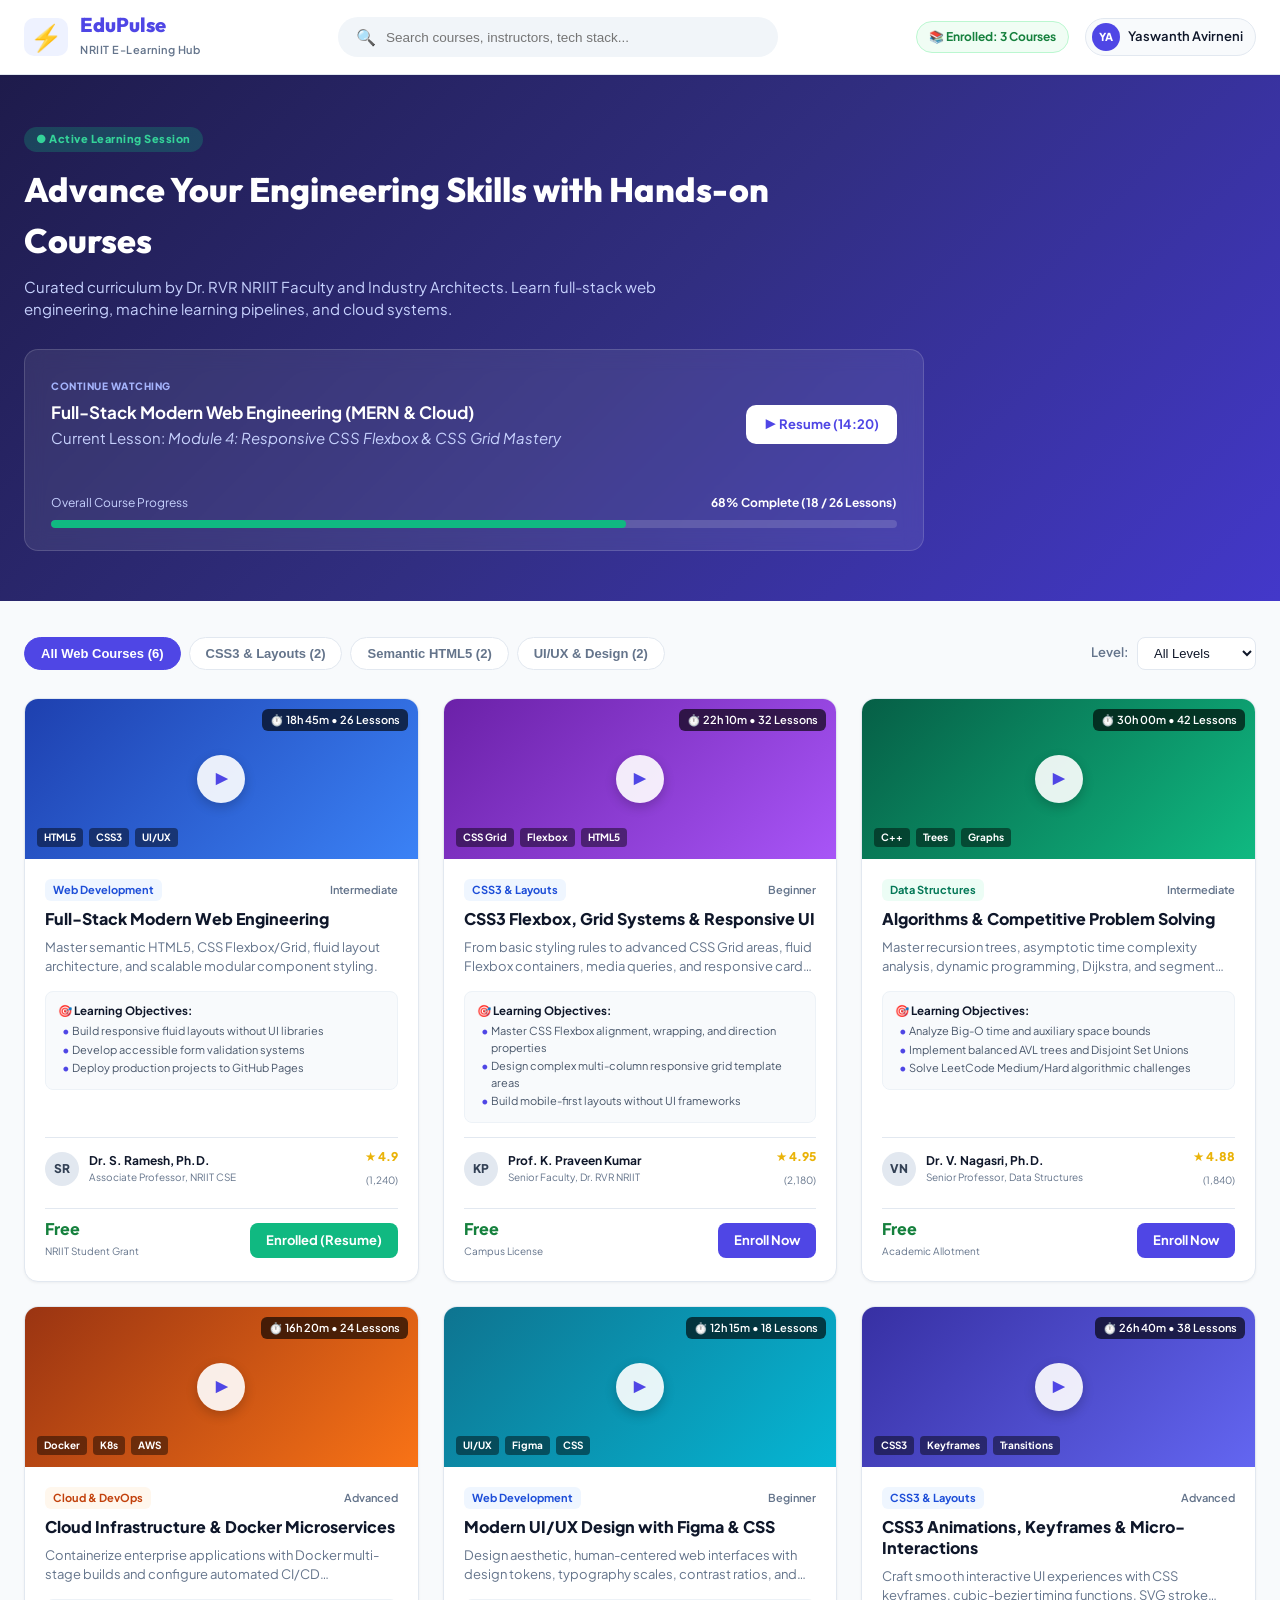
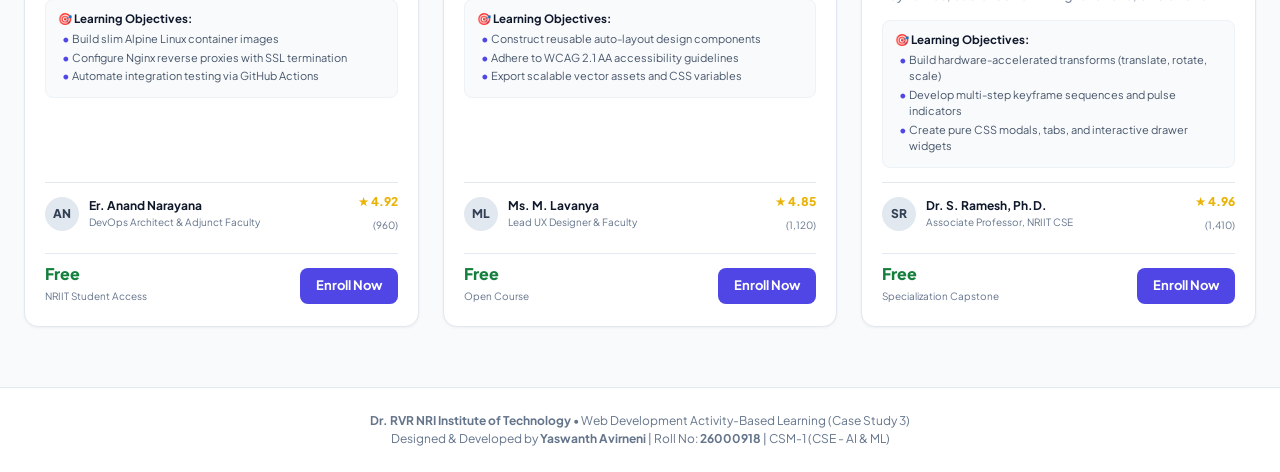
==== commit d3759f6a: "Remove all remaining JS mentions: strictly pure HTML and CSS only" ====
--- a/elearning-platform/index.html
+++ b/elearning-platform/index.html
@@ -97,7 +97,7 @@
                         <div class="tech-stack-badges">
                             <span>HTML5</span>
                             <span>CSS3</span>
-                            <span>JS</span>
+                            <span>UI/UX</span>
                         </div>
                     </div>
                     <span class="duration-badge">⏱️ 18h 45m • 26 Lessons</span>
@@ -108,7 +108,7 @@
                         <span class="level-pill">Intermediate</span>
                     </div>
                     <h3 class="course-title">Full-Stack Modern Web Engineering</h3>
-                    <p class="course-desc">Master semantic HTML5, CSS Flexbox/Grid, asynchronous DOM APIs, and scalable modular component architectures.</p>
+                    <p class="course-desc">Master semantic HTML5, CSS Flexbox/Grid, fluid layout architecture, and scalable modular component styling.</p>
                     
                     <div class="learning-objectives">
                         <h4>🎯 Learning Objectives:</h4>
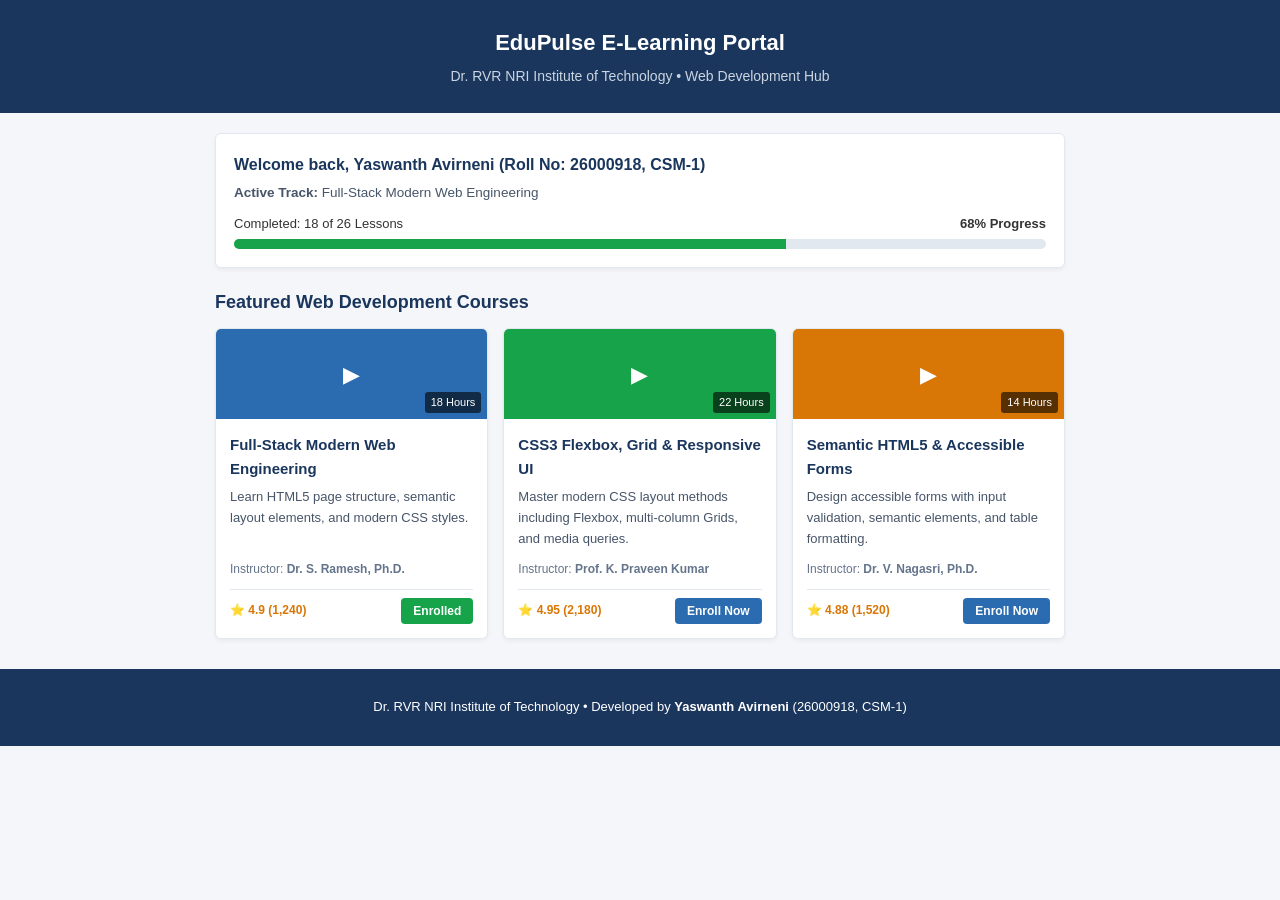
==== commit ff809158: "Simplify code: clean, normal student-level HTML and CSS with concise line counts" ====
--- a/elearning-platform/index.html
+++ b/elearning-platform/index.html
@@ -3,474 +3,87 @@
 <head>
     <meta charset="UTF-8">
     <meta name="viewport" content="width=device-width, initial-scale=1.0">
-    <title>EduPulse - NRIIT Online Learning Platform</title>
+    <title>EduPulse - NRIIT E-Learning Platform</title>
     <link rel="stylesheet" href="style.css">
-    <link rel="preconnect" href="https://fonts.googleapis.com">
-    <link rel="preconnect" href="https://fonts.gstatic.com" crossorigin>
-    <link href="https://fonts.googleapis.com/css2?family=Plus+Jakarta+Sans:wght@400;500;600;700;800&family=Outfit:wght@600;700;800&display=swap" rel="stylesheet">
 </head>
 <body>
-    <!-- Top Global Header -->
-    <header class="navbar">
-        <div class="nav-container">
-            <div class="brand">
-                <span class="brand-icon">⚡</span>
-                <div>
-                    <span class="brand-title">EduPulse</span>
-                    <span class="brand-sub">NRIIT E-Learning Hub</span>
+    <header class="header">
+        <h1>EduPulse E-Learning Portal</h1>
+        <p>Dr. RVR NRI Institute of Technology • Web Development Hub</p>
+    </header>
+
+    <div class="container">
+        <!-- Active Enrolled Track -->
+        <div class="card enrolled-card">
+            <h2>Welcome back, Yaswanth Avirneni (Roll No: 26000918, CSM-1)</h2>
+            <p><strong>Active Track:</strong> Full-Stack Modern Web Engineering</p>
+            <div class="progress-labels">
+                <span>Completed: 18 of 26 Lessons</span>
+                <span><strong>68% Progress</strong></span>
+            </div>
+            <div class="progress-bar">
+                <div class="progress-fill" style="width: 68%;"></div>
+            </div>
+        </div>
+
+        <!-- Available Courses Grid -->
+        <h2 class="section-title">Featured Web Development Courses</h2>
+        <div class="courses-grid">
+            <!-- Course 1 -->
+            <div class="course-card">
+                <div class="thumbnail thumb-blue">
+                    <span class="play">▶</span>
+                    <span class="hours">18 Hours</span>
+                </div>
+                <div class="card-body">
+                    <h3>Full-Stack Modern Web Engineering</h3>
+                    <p class="desc">Learn HTML5 page structure, semantic layout elements, and modern CSS styles.</p>
+                    <p class="instructor">Instructor: <strong>Dr. S. Ramesh, Ph.D.</strong></p>
+                    <div class="card-bottom">
+                        <span class="rating">⭐ 4.9 (1,240)</span>
+                        <button class="btn btn-enrolled">Enrolled</button>
+                    </div>
                 </div>
             </div>
 
-            <div class="search-bar">
-                <span class="search-icon">🔍</span>
-                <input type="text" id="courseSearch" placeholder="Search courses, instructors, tech stack...">
+            <!-- Course 2 -->
+            <div class="course-card">
+                <div class="thumbnail thumb-green">
+                    <span class="play">▶</span>
+                    <span class="hours">22 Hours</span>
+                </div>
+                <div class="card-body">
+                    <h3>CSS3 Flexbox, Grid & Responsive UI</h3>
+                    <p class="desc">Master modern CSS layout methods including Flexbox, multi-column Grids, and media queries.</p>
+                    <p class="instructor">Instructor: <strong>Prof. K. Praveen Kumar</strong></p>
+                    <div class="card-bottom">
+                        <span class="rating">⭐ 4.95 (2,180)</span>
+                        <button class="btn btn-enroll">Enroll Now</button>
+                    </div>
+                </div>
             </div>
 
-            <div class="nav-user">
-                <div class="active-badge">📚 Enrolled: 3 Courses</div>
-                <div class="user-pill">
-                    <span class="avatar-sm">YA</span>
-                    <span class="name">Yaswanth Avirneni</span>
+            <!-- Course 3 -->
+            <div class="course-card">
+                <div class="thumbnail thumb-orange">
+                    <span class="play">▶</span>
+                    <span class="hours">14 Hours</span>
                 </div>
-            </div>
-        </div>
-    </header>
-
-    <!-- Hero Banner with In-Progress Learning Indicator -->
-    <section class="hero-section">
-        <div class="hero-content">
-            <span class="tag-live">● Active Learning Session</span>
-            <h1>Advance Your Engineering Skills with Hands-on Courses</h1>
-            <p>Curated curriculum by Dr. RVR NRIIT Faculty and Industry Architects. Learn full-stack web engineering, machine learning pipelines, and cloud systems.</p>
-            
-            <!-- In-Progress Learning Card -->
-            <div class="current-track-card">
-                <div class="track-header">
-                    <div class="track-info">
-                        <span class="pill-track">CONTINUE WATCHING</span>
-                        <h3>Full-Stack Modern Web Engineering (MERN & Cloud)</h3>
-                        <p class="track-lesson">Current Lesson: <i>Module 4: Responsive CSS Flexbox & CSS Grid Mastery</i></p>
-                    </div>
-                    <a href="#enrollModal" class="resume-btn">▶ Resume (14:20)</a>
-                </div>
-                <div class="progress-container">
-                    <div class="progress-labels">
-                        <span>Overall Course Progress</span>
-                        <span class="progress-pct">68% Complete (18 / 26 Lessons)</span>
-                    </div>
-                    <div class="progress-track">
-                        <div class="progress-bar-fill" style="width: 68%;"></div>
+                <div class="card-body">
+                    <h3>Semantic HTML5 & Accessible Forms</h3>
+                    <p class="desc">Design accessible forms with input validation, semantic elements, and table formatting.</p>
+                    <p class="instructor">Instructor: <strong>Dr. V. Nagasri, Ph.D.</strong></p>
+                    <div class="card-bottom">
+                        <span class="rating">⭐ 4.88 (1,520)</span>
+                        <button class="btn btn-enroll">Enroll Now</button>
                     </div>
                 </div>
             </div>
         </div>
-    </section>
-
-    <!-- Main Catalog Container -->
-    <main class="main-container">
-        <!-- Category Filter Tabs -->
-        <div class="filter-wrapper">
-            <div class="category-tabs" id="categoryFilters">
-                <button class="cat-btn active" data-category="all">All Web Courses (6)</button>
-                <button class="cat-btn" data-category="css">CSS3 & Layouts (2)</button>
-                <button class="cat-btn" data-category="html">Semantic HTML5 (2)</button>
-                <button class="cat-btn" data-category="ui">UI/UX & Design (2)</button>
-            </div>
-            <div class="sort-wrapper">
-                <span class="sort-lbl">Level:</span>
-                <select id="levelFilter" class="filter-select">
-                    <option value="all">All Levels</option>
-                    <option value="Beginner">Beginner</option>
-                    <option value="Intermediate">Intermediate</option>
-                    <option value="Advanced">Advanced</option>
-                </select>
-            </div>
-        </div>
-
-        <!-- Course Cards Grid -->
-        <section class="courses-grid" id="coursesContainer">
-            <!-- Course Card 1 -->
-            <article class="course-card" data-category="web" data-level="Intermediate">
-                <div class="thumbnail-wrapper">
-                    <div class="thumbnail-bg grad-blue">
-                        <span class="play-trigger">▶</span>
-                        <div class="tech-stack-badges">
-                            <span>HTML5</span>
-                            <span>CSS3</span>
-                            <span>UI/UX</span>
-                        </div>
-                    </div>
-                    <span class="duration-badge">⏱️ 18h 45m • 26 Lessons</span>
-                </div>
-                <div class="card-content">
-                    <div class="card-meta">
-                        <span class="category-pill web">Web Development</span>
-                        <span class="level-pill">Intermediate</span>
-                    </div>
-                    <h3 class="course-title">Full-Stack Modern Web Engineering</h3>
-                    <p class="course-desc">Master semantic HTML5, CSS Flexbox/Grid, fluid layout architecture, and scalable modular component styling.</p>
-                    
-                    <div class="learning-objectives">
-                        <h4>🎯 Learning Objectives:</h4>
-                        <ul>
-                            <li>Build responsive fluid layouts without UI libraries</li>
-                            <li>Develop accessible form validation systems</li>
-                            <li>Deploy production projects to GitHub Pages</li>
-                        </ul>
-                    </div>
-
-                    <div class="instructor-row">
-                        <div class="inst-avatar">SR</div>
-                        <div class="inst-info">
-                            <span class="inst-name">Dr. S. Ramesh, Ph.D.</span>
-                            <span class="inst-role">Associate Professor, NRIIT CSE</span>
-                        </div>
-                        <div class="rating-box">
-                            <span class="stars">★ 4.9</span>
-                            <span class="students">(1,240)</span>
-                        </div>
-                    </div>
-
-                    <div class="card-footer">
-                        <div class="price-box">
-                            <span class="price-free">Free</span>
-                            <span class="price-sub">NRIIT Student Grant</span>
-                        </div>
-                        <a href="#enrollModal" class="enroll-btn enrolled">Enrolled (Resume)</a>
-                    </div>
-                </div>
-            </article>
-
-            <!-- Course Card 2 -->
-            <article class="course-card" data-category="css" data-level="Beginner">
-                <div class="thumbnail-wrapper">
-                    <div class="thumbnail-bg grad-purple">
-                        <span class="play-trigger">▶</span>
-                        <div class="tech-stack-badges">
-                            <span>CSS Grid</span>
-                            <span>Flexbox</span>
-                            <span>HTML5</span>
-                        </div>
-                    </div>
-                    <span class="duration-badge">⏱️ 22h 10m • 32 Lessons</span>
-                </div>
-                <div class="card-content">
-                    <div class="card-meta">
-                        <span class="category-pill web">CSS3 & Layouts</span>
-                        <span class="level-pill">Beginner</span>
-                    </div>
-                    <h3 class="course-title">CSS3 Flexbox, Grid Systems & Responsive UI</h3>
-                    <p class="course-desc">From basic styling rules to advanced CSS Grid areas, fluid Flexbox containers, media queries, and responsive card systems.</p>
-                    
-                    <div class="learning-objectives">
-                        <h4>🎯 Learning Objectives:</h4>
-                        <ul>
-                            <li>Master CSS Flexbox alignment, wrapping, and direction properties</li>
-                            <li>Design complex multi-column responsive grid template areas</li>
-                            <li>Build mobile-first layouts without UI frameworks</li>
-                        </ul>
-                    </div>
-
-                    <div class="instructor-row">
-                        <div class="inst-avatar">KP</div>
-                        <div class="inst-info">
-                            <span class="inst-name">Prof. K. Praveen Kumar</span>
-                            <span class="inst-role">Senior Faculty, Dr. RVR NRIIT</span>
-                        </div>
-                        <div class="rating-box">
-                            <span class="stars">★ 4.95</span>
-                            <span class="students">(2,180)</span>
-                        </div>
-                    </div>
-
-                    <div class="card-footer">
-                        <div class="price-box">
-                            <span class="price-free">Free</span>
-                            <span class="price-sub">Campus License</span>
-                        </div>
-                        <a href="#enrollModal" class="enroll-btn">Enroll Now</a>
-                    </div>
-                </div>
-            </article>
-
-            <!-- Course Card 3 -->
-            <article class="course-card" data-category="dsa" data-level="Intermediate">
-                <div class="thumbnail-wrapper">
-                    <div class="thumbnail-bg grad-emerald">
-                        <span class="play-trigger">▶</span>
-                        <div class="tech-stack-badges">
-                            <span>C++</span>
-                            <span>Trees</span>
-                            <span>Graphs</span>
-                        </div>
-                    </div>
-                    <span class="duration-badge">⏱️ 30h 00m • 42 Lessons</span>
-                </div>
-                <div class="card-content">
-                    <div class="card-meta">
-                        <span class="category-pill dsa">Data Structures</span>
-                        <span class="level-pill">Intermediate</span>
-                    </div>
-                    <h3 class="course-title">Algorithms & Competitive Problem Solving</h3>
-                    <p class="course-desc">Master recursion trees, asymptotic time complexity analysis, dynamic programming, Dijkstra, and segment trees.</p>
-                    
-                    <div class="learning-objectives">
-                        <h4>🎯 Learning Objectives:</h4>
-                        <ul>
-                            <li>Analyze Big-O time and auxiliary space bounds</li>
-                            <li>Implement balanced AVL trees and Disjoint Set Unions</li>
-                            <li>Solve LeetCode Medium/Hard algorithmic challenges</li>
-                        </ul>
-                    </div>
-
-                    <div class="instructor-row">
-                        <div class="inst-avatar">VN</div>
-                        <div class="inst-info">
-                            <span class="inst-name">Dr. V. Nagasri, Ph.D.</span>
-                            <span class="inst-role">Senior Professor, Data Structures</span>
-                        </div>
-                        <div class="rating-box">
-                            <span class="stars">★ 4.88</span>
-                            <span class="students">(1,840)</span>
-                        </div>
-                    </div>
-
-                    <div class="card-footer">
-                        <div class="price-box">
-                            <span class="price-free">Free</span>
-                            <span class="price-sub">Academic Allotment</span>
-                        </div>
-                        <a href="#enrollModal" class="enroll-btn">Enroll Now</a>
-                    </div>
-                </div>
-            </article>
-
-            <!-- Course Card 4 -->
-            <article class="course-card" data-category="cloud" data-level="Advanced">
-                <div class="thumbnail-wrapper">
-                    <div class="thumbnail-bg grad-amber">
-                        <span class="play-trigger">▶</span>
-                        <div class="tech-stack-badges">
-                            <span>Docker</span>
-                            <span>K8s</span>
-                            <span>AWS</span>
-                        </div>
-                    </div>
-                    <span class="duration-badge">⏱️ 16h 20m • 24 Lessons</span>
-                </div>
-                <div class="card-content">
-                    <div class="card-meta">
-                        <span class="category-pill cloud">Cloud & DevOps</span>
-                        <span class="level-pill">Advanced</span>
-                    </div>
-                    <h3 class="course-title">Cloud Infrastructure & Docker Microservices</h3>
-                    <p class="course-desc">Containerize enterprise applications with Docker multi-stage builds and configure automated CI/CD deployment pipelines.</p>
-                    
-                    <div class="learning-objectives">
-                        <h4>🎯 Learning Objectives:</h4>
-                        <ul>
-                            <li>Build slim Alpine Linux container images</li>
-                            <li>Configure Nginx reverse proxies with SSL termination</li>
-                            <li>Automate integration testing via GitHub Actions</li>
-                        </ul>
-                    </div>
-
-                    <div class="instructor-row">
-                        <div class="inst-avatar">AN</div>
-                        <div class="inst-info">
-                            <span class="inst-name">Er. Anand Narayana</span>
-                            <span class="inst-role">DevOps Architect & Adjunct Faculty</span>
-                        </div>
-                        <div class="rating-box">
-                            <span class="stars">★ 4.92</span>
-                            <span class="students">(960)</span>
-                        </div>
-                    </div>
-
-                    <div class="card-footer">
-                        <div class="price-box">
-                            <span class="price-free">Free</span>
-                            <span class="price-sub">NRIIT Student Access</span>
-                        </div>
-                        <a href="#enrollModal" class="enroll-btn">Enroll Now</a>
-                    </div>
-                </div>
-            </article>
-
-            <!-- Course Card 5 -->
-            <article class="course-card" data-category="web" data-level="Beginner">
-                <div class="thumbnail-wrapper">
-                    <div class="thumbnail-bg grad-cyan">
-                        <span class="play-trigger">▶</span>
-                        <div class="tech-stack-badges">
-                            <span>UI/UX</span>
-                            <span>Figma</span>
-                            <span>CSS</span>
-                        </div>
-                    </div>
-                    <span class="duration-badge">⏱️ 12h 15m • 18 Lessons</span>
-                </div>
-                <div class="card-content">
-                    <div class="card-meta">
-                        <span class="category-pill web">Web Development</span>
-                        <span class="level-pill">Beginner</span>
-                    </div>
-                    <h3 class="course-title">Modern UI/UX Design with Figma & CSS</h3>
-                    <p class="course-desc">Design aesthetic, human-centered web interfaces with design tokens, typography scales, contrast ratios, and wireframing.</p>
-                    
-                    <div class="learning-objectives">
-                        <h4>🎯 Learning Objectives:</h4>
-                        <ul>
-                            <li>Construct reusable auto-layout design components</li>
-                            <li>Adhere to WCAG 2.1 AA accessibility guidelines</li>
-                            <li>Export scalable vector assets and CSS variables</li>
-                        </ul>
-                    </div>
-
-                    <div class="instructor-row">
-                        <div class="inst-avatar">ML</div>
-                        <div class="inst-info">
-                            <span class="inst-name">Ms. M. Lavanya</span>
-                            <span class="inst-role">Lead UX Designer & Faculty</span>
-                        </div>
-                        <div class="rating-box">
-                            <span class="stars">★ 4.85</span>
-                            <span class="students">(1,120)</span>
-                        </div>
-                    </div>
-
-                    <div class="card-footer">
-                        <div class="price-box">
-                            <span class="price-free">Free</span>
-                            <span class="price-sub">Open Course</span>
-                        </div>
-                        <a href="#enrollModal" class="enroll-btn">Enroll Now</a>
-                    </div>
-                </div>
-            </article>
-
-            <!-- Course Card 6 -->
-            <article class="course-card" data-category="css" data-level="Advanced">
-                <div class="thumbnail-wrapper">
-                    <div class="thumbnail-bg grad-indigo">
-                        <span class="play-trigger">▶</span>
-                        <div class="tech-stack-badges">
-                            <span>CSS3</span>
-                            <span>Keyframes</span>
-                            <span>Transitions</span>
-                        </div>
-                    </div>
-                    <span class="duration-badge">⏱️ 26h 40m • 38 Lessons</span>
-                </div>
-                <div class="card-content">
-                    <div class="card-meta">
-                        <span class="category-pill web">CSS3 & Layouts</span>
-                        <span class="level-pill">Advanced</span>
-                    </div>
-                    <h3 class="course-title">CSS3 Animations, Keyframes & Micro-Interactions</h3>
-                    <p class="course-desc">Craft smooth interactive UI experiences with CSS keyframes, cubic-bezier timing functions, SVG stroke animations, and hover states.</p>
-                    
-                    <div class="learning-objectives">
-                        <h4>🎯 Learning Objectives:</h4>
-                        <ul>
-                            <li>Build hardware-accelerated transforms (translate, rotate, scale)</li>
-                            <li>Develop multi-step keyframe sequences and pulse indicators</li>
-                            <li>Create pure CSS modals, tabs, and interactive drawer widgets</li>
-                        </ul>
-                    </div>
-
-                    <div class="instructor-row">
-                        <div class="inst-avatar">SR</div>
-                        <div class="inst-info">
-                            <span class="inst-name">Dr. S. Ramesh, Ph.D.</span>
-                            <span class="inst-role">Associate Professor, NRIIT CSE</span>
-                        </div>
-                        <div class="rating-box">
-                            <span class="stars">★ 4.96</span>
-                            <span class="students">(1,410)</span>
-                        </div>
-                    </div>
-
-                    <div class="card-footer">
-                        <div class="price-box">
-                            <span class="price-free">Free</span>
-                            <span class="price-sub">Specialization Capstone</span>
-                        </div>
-                        <a href="#enrollModal" class="enroll-btn">Enroll Now</a>
-                    </div>
-                </div>
-            </article>
-        </section>
-    </main>
-
-    <!-- Interactive Enrollment / Syllabus Modal (Pure CSS :target) -->
-    <div class="modal-overlay" id="enrollModal">
-        <div class="modal-card">
-            <a href="#" class="modal-close">✕</a>
-            <div class="modal-header">
-                <span class="modal-badge">🎓 COURSE ENROLLMENT</span>
-                <h2>Course Curriculum & Learning Objectives</h2>
-                <p>Instructor: Dr. RVR NRIIT Department of CSE</p>
-            </div>
-            <div class="modal-body">
-                <div class="student-verify-box">
-                    <p><strong>Enrolling Student:</strong> Yaswanth Avirneni (Roll No: 26000918)</p>
-                    <p><strong>Section:</strong> CSM-1 • Dept of CSE (AI & ML) • Dr. RVR NRIIT</p>
-                </div>
-                <h4>Curriculum Syllabus Highlights</h4>
-                <div class="syllabus-list">
-                    <div class="syllabus-item">
-                        <span class="mod-num">Module 1</span>
-                        <span>Foundations & Environment Configuration</span>
-                        <span class="mod-time">3 Lessons • 2h 15m</span>
-                    </div>
-                    <div class="syllabus-item">
-                        <span class="mod-num">Module 2</span>
-                        <span>Core Theoretical & Practical Implementation</span>
-                        <span class="mod-time">8 Lessons • 6h 30m</span>
-                    </div>
-                    <div class="syllabus-item">
-                        <span class="mod-num">Module 3</span>
-                        <span>Lab Experiments, Coding Assignments & Capstone</span>
-                        <span class="mod-time">6 Lessons • 5h 00m</span>
-                    </div>
-                </div>
-            </div>
-            <div class="modal-footer">
-                <a href="#" class="btn-cancel">Close</a>
-                <a href="#enrollSuccess" class="btn-confirm">Confirm Student Enrollment</a>
-            </div>
-        </div>
     </div>
 
-    <!-- Enrollment Success Notification Modal (Pure CSS :target) -->
-    <div class="modal-overlay" id="enrollSuccess">
-        <div class="modal-card">
-            <a href="#" class="modal-close">✕</a>
-            <div class="modal-header">
-                <span class="modal-badge success">✓ ENROLLMENT CONFIRMED</span>
-                <h2>Course Added Successfully!</h2>
-                <p>Direct enrollment synced with Dr. RVR NRIIT student record.</p>
-            </div>
-            <div class="modal-body">
-                <div class="student-verify-box">
-                    <p><strong>Student:</strong> Yaswanth Avirneni (26000918)</p>
-                    <p><strong>Branch / Section:</strong> CSE (AI & ML) • CSM-1</p>
-                    <p><strong>Status:</strong> Active Course Grant Enabled</p>
-                </div>
-            </div>
-            <div class="modal-footer">
-                <a href="#" class="btn-confirm">Back to Courses</a>
-            </div>
-        </div>
-    </div>
-
-    <!-- Platform Footer -->
     <footer class="footer">
-        <div class="footer-container">
-            <p><strong>Dr. RVR NRI Institute of Technology</strong> • Web Development Activity-Based Learning (Case Study 3)</p>
-            <p>Designed & Developed by <strong>Yaswanth Avirneni</strong> | Roll No: <strong>26000918</strong> | CSM-1 (CSE - AI & ML)</p>
-        </div>
+        <p>Dr. RVR NRI Institute of Technology • Developed by <strong>Yaswanth Avirneni</strong> (26000918, CSM-1)</p>
     </footer>
 </body>
 </html>
--- a/elearning-platform/style.css
+++ b/elearning-platform/style.css
@@ -1,783 +1,58 @@
-:root {
-    --primary: #4f46e5;
-    --primary-hover: #4338ca;
-    --primary-light: #eef2ff;
-    --bg-page: #f8fafc;
-    --bg-card: #ffffff;
-    --text-main: #0f172a;
-    --text-muted: #64748b;
-    --border: #e2e8f0;
-    --radius-sm: 8px;
-    --radius-md: 14px;
-    --radius-lg: 20px;
-    --shadow-sm: 0 1px 3px rgba(0,0,0,0.05);
-    --shadow-md: 0 4px 6px -1px rgba(0,0,0,0.08), 0 2px 4px -2px rgba(0,0,0,0.04);
-    --shadow-lg: 0 12px 24px -4px rgba(0,0,0,0.1), 0 4px 8px -2px rgba(0,0,0,0.06);
-}
-
-* {
+body {
+    font-family: Arial, sans-serif;
     margin: 0;
     padding: 0;
-    box-sizing: border-box;
+    background-color: #f4f6f9;
+    color: #333;
+    line-height: 1.6;
 }
-
-body {
-    font-family: 'Plus Jakarta Sans', -apple-system, BlinkMacSystemFont, sans-serif;
-    background-color: var(--bg-page);
-    color: var(--text-main);
-    line-height: 1.5;
+.header {
+    background-color: #1a365d;
+    color: white;
+    padding: 25px 15px;
+    text-align: center;
 }
-
-/* Global Navbar */
-.navbar {
-    background: #ffffff;
-    border-bottom: 1px solid var(--border);
-    position: sticky;
-    top: 0;
-    z-index: 90;
-    box-shadow: var(--shadow-sm);
+.header h1 { margin: 0; font-size: 22px; }
+.header p { margin: 5px 0 0; color: #cbd5e1; font-size: 14px; }
+.container { max-width: 850px; margin: 20px auto; padding: 0 15px; }
+.card {
+    background-color: white;
+    padding: 18px;
+    margin-bottom: 20px;
+    border-radius: 6px;
+    border: 1px solid #e2e8f0;
+    box-shadow: 0 2px 4px rgba(0,0,0,0.05);
 }
-
-.nav-container {
-    max-width: 1280px;
-    margin: 0 auto;
-    padding: 14px 24px;
-    display: flex;
-    align-items: center;
-    justify-content: space-between;
-    gap: 20px;
-}
-
-.brand {
-    display: flex;
-    align-items: center;
-    gap: 12px;
-}
-
-.brand-icon {
-    font-size: 26px;
-    background: #eef2ff;
-    padding: 6px;
-    border-radius: 10px;
-    line-height: 1;
-}
-
-.brand-title {
-    font-family: 'Outfit', sans-serif;
-    font-size: 20px;
-    font-weight: 800;
-    color: var(--primary);
-    display: block;
-    line-height: 1.1;
-}
-
-.brand-sub {
-    font-size: 11px;
-    color: var(--text-muted);
-    font-weight: 600;
-    letter-spacing: 0.5px;
-}
-
-.search-bar {
-    display: flex;
-    align-items: center;
-    gap: 10px;
-    background: #f1f5f9;
-    padding: 8px 18px;
-    border-radius: 24px;
-    width: 440px;
-}
-
-.search-bar input {
-    border: none;
-    background: transparent;
-    outline: none;
-    font-size: 13.5px;
-    width: 100%;
-}
-
-.nav-user {
-    display: flex;
-    align-items: center;
-    gap: 16px;
-}
-
-.active-badge {
-    background: #f0fdf4;
-    color: #15803d;
-    border: 1px solid #bbf7d0;
-    font-size: 12px;
-    font-weight: 700;
-    padding: 6px 12px;
-    border-radius: 20px;
-}
-
-.user-pill {
-    display: flex;
-    align-items: center;
-    gap: 8px;
-    background: #f8fafc;
-    border: 1px solid var(--border);
-    padding: 4px 12px 4px 6px;
-    border-radius: 20px;
-}
-
-.avatar-sm {
-    width: 28px;
-    height: 28px;
-    border-radius: 50%;
-    background: var(--primary);
-    color: #ffffff;
-    font-size: 11px;
-    font-weight: 800;
-    display: flex;
-    align-items: center;
-    justify-content: center;
-}
-
-.user-pill .name {
-    font-size: 13px;
-    font-weight: 600;
-}
-
-/* Hero Section */
-.hero-section {
-    background: linear-gradient(135deg, #1e1b4b 0%, #312e81 50%, #4338ca 100%);
-    color: #ffffff;
-    padding: 50px 24px;
-}
-
-.hero-content {
-    max-width: 1280px;
-    margin: 0 auto;
-}
-
-.tag-live {
-    display: inline-block;
-    background: rgba(16, 185, 129, 0.25);
-    color: #34d399;
-    font-size: 11px;
-    font-weight: 800;
-    padding: 4px 12px;
-    border-radius: 20px;
-    letter-spacing: 0.5px;
-    margin-bottom: 12px;
-}
-
-.hero-content h1 {
-    font-family: 'Outfit', sans-serif;
-    font-size: 34px;
-    font-weight: 800;
-    margin-bottom: 10px;
-    max-width: 800px;
-}
-
-.hero-content p {
-    font-size: 15px;
-    color: #c7d2fe;
-    max-width: 720px;
-    margin-bottom: 28px;
-}
-
-/* Current Track Progress Card */
-.current-track-card {
-    background: rgba(255, 255, 255, 0.08);
-    backdrop-filter: blur(10px);
-    border: 1px solid rgba(255, 255, 255, 0.15);
-    border-radius: var(--radius-md);
-    padding: 22px 26px;
-    max-width: 900px;
-}
-
-.track-header {
-    display: flex;
-    justify-content: space-between;
-    align-items: center;
-    margin-bottom: 16px;
-    gap: 20px;
-}
-
-.pill-track {
-    font-size: 10px;
-    font-weight: 800;
-    color: #a5b4fc;
-    letter-spacing: 0.5px;
-}
-
-.track-info h3 {
-    font-size: 17px;
-    font-weight: 700;
-    margin: 4px 0 2px;
-}
-
-.track-lesson {
-    font-size: 12.5px;
-    color: #e0e7ff;
-}
-
-.resume-btn {
-    background: #ffffff;
-    color: var(--primary);
-    border: none;
-    padding: 10px 18px;
-    border-radius: 10px;
-    font-weight: 700;
-    font-size: 13px;
-    cursor: pointer;
-    flex-shrink: 0;
-    transition: transform 0.2s, background 0.2s;
-}
-
-.resume-btn:hover {
-    background: #eef2ff;
-    transform: translateY(-2px);
-}
-
-.progress-container .progress-labels {
-    display: flex;
-    justify-content: space-between;
-    font-size: 12px;
-    color: #c7d2fe;
-    margin-bottom: 8px;
-}
-
-.progress-pct {
-    font-weight: 700;
-    color: #ffffff;
-}
-
-.progress-track {
-    height: 8px;
-    background: rgba(255, 255, 255, 0.15);
-    border-radius: 4px;
+.enrolled-card h2 { color: #1a365d; font-size: 16px; margin: 0 0 5px; }
+.enrolled-card p { margin: 0 0 10px; font-size: 13.5px; color: #475569; }
+.progress-labels { display: flex; justify-content: space-between; font-size: 13px; margin-bottom: 4px; }
+.progress-bar { width: 100%; height: 10px; background-color: #e2e8f0; border-radius: 5px; overflow: hidden; }
+.progress-fill { height: 100%; background-color: #16a34a; }
+.section-title { color: #1a365d; font-size: 18px; margin: 20px 0 12px; }
+.courses-grid { display: flex; gap: 15px; flex-wrap: wrap; }
+.course-card {
+    flex: 1 1 240px;
+    background-color: white;
+    border: 1px solid #e2e8f0;
+    border-radius: 6px;
     overflow: hidden;
-}
-
-.progress-bar-fill {
-    height: 100%;
-    background: #10b981;
-    border-radius: 4px;
-    transition: width 0.6s ease;
-}
-
-/* Main Container */
-.main-container {
-    max-width: 1280px;
-    margin: 36px auto;
-    padding: 0 24px;
-}
-
-/* Filter Bar */
-.filter-wrapper {
-    display: flex;
-    justify-content: space-between;
-    align-items: center;
-    margin-bottom: 28px;
-    flex-wrap: wrap;
-    gap: 14px;
-}
-
-.category-tabs {
-    display: flex;
-    gap: 8px;
-    flex-wrap: wrap;
-}
-
-.cat-btn {
-    background: #ffffff;
-    border: 1px solid var(--border);
-    padding: 8px 16px;
-    border-radius: 20px;
-    font-size: 13px;
-    font-weight: 600;
-    color: var(--text-muted);
-    cursor: pointer;
-    transition: all 0.2s;
-}
-
-.cat-btn:hover {
-    background: #f1f5f9;
-    color: var(--text-main);
-}
-
-.cat-btn.active {
-    background: var(--primary);
-    color: #ffffff;
-    border-color: var(--primary);
-}
-
-.sort-wrapper {
-    display: flex;
-    align-items: center;
-    gap: 8px;
-}
-
-.sort-lbl {
-    font-size: 13px;
-    color: var(--text-muted);
-    font-weight: 600;
-}
-
-.filter-select {
-    padding: 7px 12px;
-    border-radius: 8px;
-    border: 1px solid var(--border);
-    background: #ffffff;
-    font-size: 13px;
-    color: var(--text-main);
-}
-
-/* Courses Grid */
-.courses-grid {
-    display: grid;
-    grid-template-columns: repeat(3, 1fr);
-    gap: 24px;
-}
-
-.course-card {
-    background: var(--bg-card);
-    border: 1px solid var(--border);
-    border-radius: var(--radius-md);
-    overflow: hidden;
+    box-shadow: 0 2px 4px rgba(0,0,0,0.05);
     display: flex;
     flex-direction: column;
-    box-shadow: var(--shadow-sm);
-    transition: transform 0.2s, box-shadow 0.2s;
 }
-
-.course-card:hover {
-    transform: translateY(-4px);
-    box-shadow: var(--shadow-lg);
-}
-
-/* Video Lesson Thumbnail */
-.thumbnail-wrapper {
-    position: relative;
-    height: 160px;
-    overflow: hidden;
-}
-
-.thumbnail-bg {
-    width: 100%;
-    height: 100%;
-    display: flex;
-    align-items: center;
-    justify-content: center;
-    position: relative;
-}
-
-.grad-blue { background: linear-gradient(135deg, #1e40af, #3b82f6); }
-.grad-purple { background: linear-gradient(135deg, #6b21a8, #a855f7); }
-.grad-emerald { background: linear-gradient(135deg, #065f46, #10b981); }
-.grad-amber { background: linear-gradient(135deg, #9a3412, #f97316); }
-.grad-cyan { background: linear-gradient(135deg, #0e7490, #06b6d4); }
-.grad-indigo { background: linear-gradient(135deg, #3730a3, #6366f1); }
-
-.play-trigger {
-    width: 48px;
-    height: 48px;
-    border-radius: 50%;
-    background: rgba(255, 255, 255, 0.9);
-    color: var(--primary);
-    display: flex;
-    align-items: center;
-    justify-content: center;
-    font-size: 16px;
-    box-shadow: 0 4px 12px rgba(0,0,0,0.2);
-    transition: transform 0.2s;
-}
-
-.course-card:hover .play-trigger {
-    transform: scale(1.1);
-}
-
-.tech-stack-badges {
-    position: absolute;
-    bottom: 12px;
-    left: 12px;
-    display: flex;
-    gap: 6px;
-}
-
-.tech-stack-badges span {
-    background: rgba(0, 0, 0, 0.45);
-    color: #ffffff;
-    font-size: 10px;
-    font-weight: 700;
-    padding: 2px 7px;
-    border-radius: 4px;
-    backdrop-filter: blur(4px);
-}
-
-.duration-badge {
-    position: absolute;
-    top: 10px;
-    right: 10px;
-    background: rgba(0, 0, 0, 0.65);
-    color: #ffffff;
-    font-size: 11px;
-    font-weight: 600;
-    padding: 3px 8px;
-    border-radius: 6px;
-    backdrop-filter: blur(4px);
-}
-
-/* Card Content */
-.card-content {
-    padding: 20px;
-    display: flex;
-    flex-direction: column;
-    flex-grow: 1;
-}
-
-.card-meta {
-    display: flex;
-    justify-content: space-between;
-    align-items: center;
-    margin-bottom: 8px;
-}
-
-.category-pill {
-    font-size: 11px;
-    font-weight: 700;
-    padding: 3px 8px;
-    border-radius: 6px;
-}
-
-.category-pill.web { background: #eff6ff; color: #1d4ed8; }
-.category-pill.ai { background: #faf5ff; color: #7e22ce; }
-.category-pill.dsa { background: #ecfdf5; color: #047857; }
-.category-pill.cloud { background: #fff7ed; color: #c2410c; }
-
-.level-pill {
-    font-size: 11px;
-    color: var(--text-muted);
-    font-weight: 600;
-}
-
-.course-title {
-    font-size: 16px;
-    font-weight: 800;
-    margin-bottom: 8px;
-    line-height: 1.3;
-}
-
-.course-desc {
-    font-size: 13px;
-    color: var(--text-muted);
-    margin-bottom: 14px;
-    display: -webkit-box;
-    -webkit-line-clamp: 2;
-    -webkit-box-orient: vertical;
-    overflow: hidden;
-}
-
-/* Learning Objectives */
-.learning-objectives {
-    background: #f8fafc;
-    border: 1px solid #edf2f7;
-    border-radius: 8px;
-    padding: 10px 12px;
-    margin-bottom: 14px;
-}
-
-.learning-objectives h4 {
-    font-size: 11.5px;
-    font-weight: 700;
-    color: var(--text-main);
-    margin-bottom: 4px;
-}
-
-.learning-objectives ul {
-    list-style: none;
-    padding: 0;
-    margin: 0;
-}
-
-.learning-objectives li {
-    font-size: 11px;
-    color: #475569;
-    position: relative;
-    padding-left: 14px;
-    margin-bottom: 2px;
-}
-
-.learning-objectives li::before {
-    content: "•";
-    position: absolute;
-    left: 4px;
-    color: var(--primary);
-    font-weight: 900;
-}
-
-/* Instructor Row */
-.instructor-row {
-    display: flex;
-    align-items: center;
-    gap: 10px;
-    padding: 10px 0;
-    border-top: 1px solid var(--border);
-    margin-top: auto;
-}
-
-.inst-avatar {
-    width: 34px;
-    height: 34px;
-    border-radius: 50%;
-    background: #e2e8f0;
-    color: #334155;
-    font-size: 12px;
-    font-weight: 800;
-    display: flex;
-    align-items: center;
-    justify-content: center;
-}
-
-.inst-info {
-    display: flex;
-    flex-direction: column;
-    flex-grow: 1;
-}
-
-.inst-name {
-    font-size: 12px;
-    font-weight: 700;
-    color: var(--text-main);
-}
-
-.inst-role {
-    font-size: 10px;
-    color: var(--text-muted);
-}
-
-.rating-box {
-    text-align: right;
-}
-
-.stars {
-    font-size: 12px;
-    font-weight: 800;
-    color: #eab308;
-    display: block;
-}
-
-.students {
-    font-size: 10px;
-    color: var(--text-muted);
-}
-
-/* Card Footer */
-.card-footer {
-    display: flex;
-    align-items: center;
-    justify-content: space-between;
-    padding-top: 12px;
-    border-top: 1px solid var(--border);
-    margin-top: 8px;
-}
-
-.price-free {
-    font-size: 16px;
-    font-weight: 800;
-    color: #15803d;
-    display: block;
-    line-height: 1;
-}
-
-.price-sub {
-    font-size: 10px;
-    color: var(--text-muted);
-}
-
-.enroll-btn {
-    background: var(--primary);
-    color: #ffffff;
-    border: none;
-    padding: 8px 16px;
-    border-radius: 8px;
-    font-size: 13px;
-    font-weight: 700;
-    cursor: pointer;
-    transition: background 0.2s, transform 0.2s;
-}
-
-.enroll-btn:hover {
-    background: var(--primary-hover);
-    transform: translateY(-1px);
-}
-
-.enroll-btn.enrolled {
-    background: #10b981;
-}
-
-/* Modal Pure CSS :target */
-.modal-overlay {
-    position: fixed;
-    top: 0;
-    left: 0;
-    right: 0;
-    bottom: 0;
-    background: rgba(15, 23, 42, 0.65);
-    backdrop-filter: blur(4px);
-    display: none;
-    align-items: center;
-    justify-content: center;
-    z-index: 999;
-}
-
-.modal-overlay:target {
-    display: flex;
-}
-
-.modal-card {
-    background: #ffffff;
-    border-radius: var(--radius-md);
-    max-width: 540px;
-    width: 90%;
-    padding: 28px;
-    position: relative;
-    box-shadow: var(--shadow-lg);
-    animation: modalPop 0.25s ease-out;
-}
-
-@keyframes modalPop {
-    from { transform: scale(0.95); opacity: 0; }
-    to { transform: scale(1); opacity: 1; }
-}
-
-.modal-close {
-    position: absolute;
-    top: 18px;
-    right: 18px;
-    background: #f1f5f9;
-    border: none;
-    width: 32px;
-    height: 32px;
-    border-radius: 50%;
-    cursor: pointer;
-    font-weight: bold;
-    display: flex;
-    align-items: center;
-    justify-content: center;
-    text-decoration: none;
-    color: var(--text-main);
-}
-
-.modal-close:hover {
-    background: #e2e8f0;
-}
-
-.modal-badge {
-    font-size: 10px;
-    font-weight: 800;
-    color: var(--primary);
-    background: var(--primary-light);
-    padding: 3px 8px;
-    border-radius: 6px;
-}
-
-.modal-badge.success {
-    color: #15803d;
-    background: #dcfce7;
-}
-
-.modal-header h2 {
-    font-size: 20px;
-    font-weight: 800;
-    margin: 8px 0 4px;
-}
-
-.student-verify-box {
-    background: #f8fafc;
-    border: 1px solid var(--border);
-    padding: 12px;
-    border-radius: 8px;
-    font-size: 12.5px;
-    margin: 16px 0;
-}
-
-.syllabus-list {
-    display: flex;
-    flex-direction: column;
-    gap: 8px;
-    margin-top: 10px;
-}
-
-.syllabus-item {
-    display: flex;
-    justify-content: space-between;
-    align-items: center;
-    padding: 10px;
-    background: #f8fafc;
-    border-radius: 6px;
-    font-size: 12px;
-}
-
-.mod-num {
-    font-weight: 800;
-    color: var(--primary);
-}
-
-.mod-time {
-    color: var(--text-muted);
-}
-
-.modal-footer {
-    display: flex;
-    justify-content: flex-end;
-    gap: 12px;
-    margin-top: 24px;
-}
-
-.btn-cancel {
-    padding: 8px 16px;
-    border: 1px solid var(--border);
-    background: #ffffff;
-    border-radius: 8px;
-    cursor: pointer;
-    text-decoration: none;
-    color: var(--text-main);
-    font-size: 13px;
-    font-weight: 600;
-}
-
-.btn-confirm {
-    padding: 8px 18px;
-    background: var(--primary);
-    color: #ffffff;
-    border: none;
-    border-radius: 8px;
-    font-weight: 700;
-    cursor: pointer;
-    text-decoration: none;
-    font-size: 13px;
-    display: inline-block;
-}
-
-.resume-btn, .enroll-btn {
-    text-decoration: none;
-    display: inline-block;
-    text-align: center;
-}
-
-/* Footer */
-.footer {
-    background: #ffffff;
-    border-top: 1px solid var(--border);
-    padding: 24px;
-    text-align: center;
-    font-size: 12px;
-    color: var(--text-muted);
-    margin-top: 60px;
-}
-
-@media (max-width: 1024px) {
-    .courses-grid { grid-template-columns: repeat(2, 1fr); }
-}
-
-@media (max-width: 680px) {
-    .courses-grid { grid-template-columns: 1fr; }
-    .nav-container { flex-direction: column; align-items: flex-start; }
-    .search-bar { width: 100%; }
-    .hero-content h1 { font-size: 26px; }
-}
+.thumbnail { height: 90px; display: flex; align-items: center; justify-content: center; position: relative; color: white; }
+.thumb-blue { background-color: #2b6cb0; }
+.thumb-green { background-color: #16a34a; }
+.thumb-orange { background-color: #d97706; }
+.play { font-size: 22px; }
+.hours { position: absolute; bottom: 6px; right: 6px; background-color: rgba(0,0,0,0.6); font-size: 11px; padding: 2px 6px; border-radius: 3px; }
+.card-body { padding: 14px; display: flex; flex-direction: column; flex-grow: 1; }
+.card-body h3 { margin: 0 0 6px; font-size: 15px; color: #1a365d; }
+.card-body .desc { font-size: 13px; color: #475569; margin: 0 0 10px; }
+.card-body .instructor { font-size: 12px; color: #64748b; margin-top: auto; margin-bottom: 10px; }
+.card-bottom { display: flex; justify-content: space-between; align-items: center; border-top: 1px solid #e2e8f0; padding-top: 8px; }
+.rating { font-size: 12px; color: #d97706; font-weight: bold; }
+.btn { border: none; padding: 6px 12px; font-size: 12px; font-weight: bold; border-radius: 4px; cursor: pointer; }
+.btn-enroll { background-color: #2b6cb0; color: white; }
+.btn-enrolled { background-color: #16a34a; color: white; }
+.footer { background-color: #1a365d; color: white; text-align: center; padding: 15px; font-size: 13px; margin-top: 30px; }
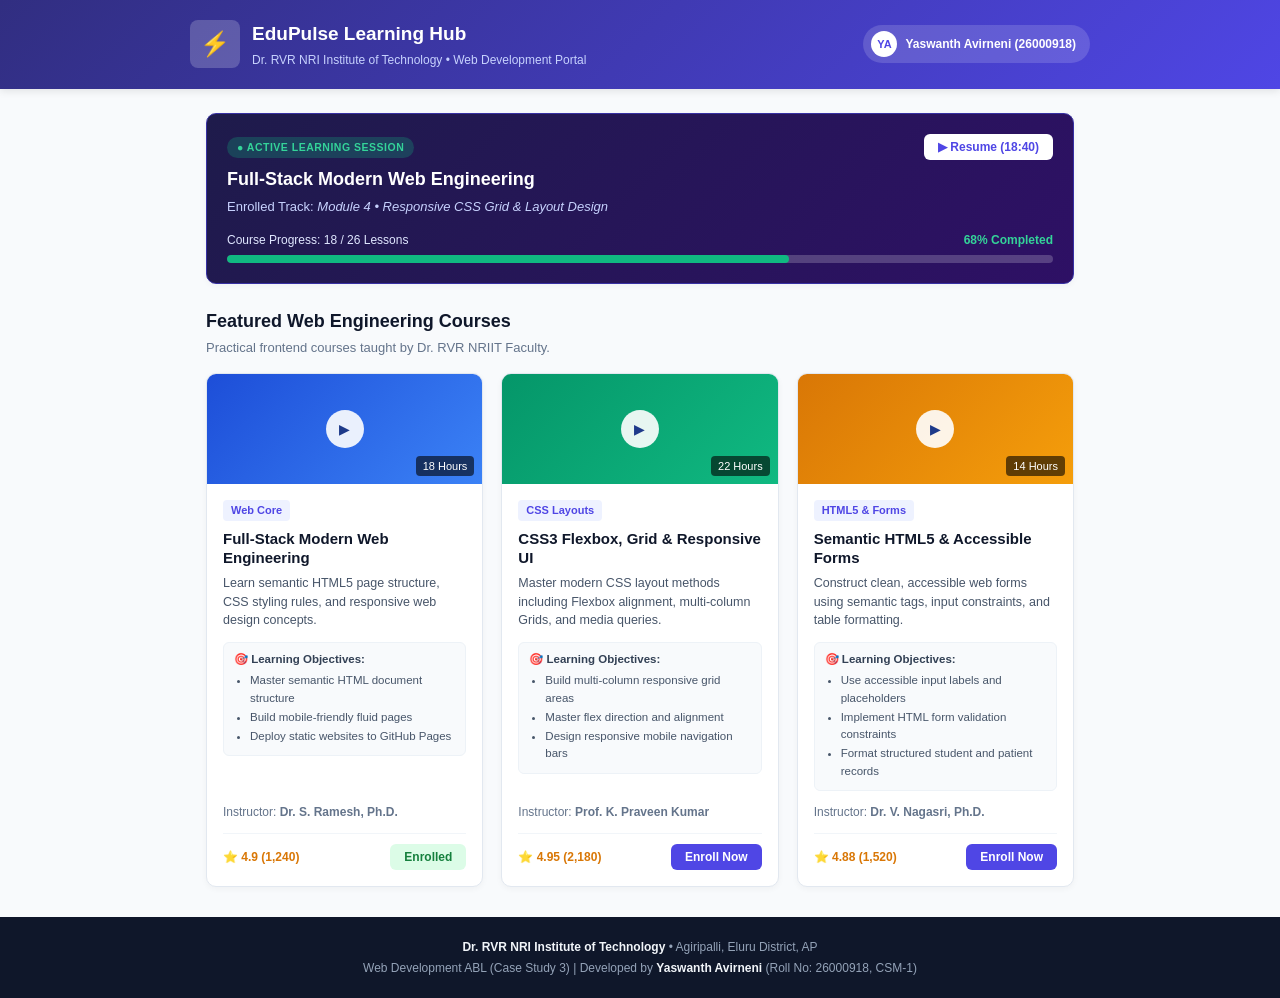
==== commit 16a57015: "Update styling across all 3 case studies to clean modern design" ====
--- a/elearning-platform/index.html
+++ b/elearning-platform/index.html
@@ -7,41 +7,74 @@
     <link rel="stylesheet" href="style.css">
 </head>
 <body>
+    <!-- Top Header -->
     <header class="header">
-        <h1>EduPulse E-Learning Portal</h1>
-        <p>Dr. RVR NRI Institute of Technology • Web Development Hub</p>
+        <div class="header-inner">
+            <div class="brand">
+                <span class="logo-icon">⚡</span>
+                <div>
+                    <h1>EduPulse Learning Hub</h1>
+                    <p>Dr. RVR NRI Institute of Technology • Web Development Portal</p>
+                </div>
+            </div>
+            <div class="user-pill">
+                <span class="user-avatar">YA</span>
+                <span>Yaswanth Avirneni (26000918)</span>
+            </div>
+        </div>
     </header>
 
     <div class="container">
         <!-- Active Enrolled Track -->
-        <div class="card enrolled-card">
-            <h2>Welcome back, Yaswanth Avirneni (Roll No: 26000918, CSM-1)</h2>
-            <p><strong>Active Track:</strong> Full-Stack Modern Web Engineering</p>
-            <div class="progress-labels">
-                <span>Completed: 18 of 26 Lessons</span>
-                <span><strong>68% Progress</strong></span>
+        <div class="card enrolled-hero">
+            <div class="track-header">
+                <div>
+                    <span class="pill-active">● ACTIVE LEARNING SESSION</span>
+                    <h2>Full-Stack Modern Web Engineering</h2>
+                    <p>Enrolled Track: <em>Module 4 • Responsive CSS Grid & Layout Design</em></p>
+                </div>
+                <button class="btn btn-primary">▶ Resume (18:40)</button>
             </div>
-            <div class="progress-bar">
-                <div class="progress-fill" style="width: 68%;"></div>
+            <div class="track-progress">
+                <div class="progress-labels">
+                    <span>Course Progress: 18 / 26 Lessons</span>
+                    <span class="pct-bold">68% Completed</span>
+                </div>
+                <div class="progress-bar">
+                    <div class="progress-fill" style="width: 68%;"></div>
+                </div>
             </div>
         </div>
 
-        <!-- Available Courses Grid -->
-        <h2 class="section-title">Featured Web Development Courses</h2>
+        <!-- Featured Courses Section -->
+        <div class="section-title-wrap">
+            <h2>Featured Web Engineering Courses</h2>
+            <p>Practical frontend courses taught by Dr. RVR NRIIT Faculty.</p>
+        </div>
+
         <div class="courses-grid">
             <!-- Course 1 -->
             <div class="course-card">
                 <div class="thumbnail thumb-blue">
-                    <span class="play">▶</span>
-                    <span class="hours">18 Hours</span>
+                    <span class="play-btn">▶</span>
+                    <span class="hours-tag">18 Hours</span>
                 </div>
                 <div class="card-body">
+                    <span class="cat-pill">Web Core</span>
                     <h3>Full-Stack Modern Web Engineering</h3>
-                    <p class="desc">Learn HTML5 page structure, semantic layout elements, and modern CSS styles.</p>
+                    <p class="desc">Learn semantic HTML5 page structure, CSS styling rules, and responsive web design concepts.</p>
+                    <div class="objectives">
+                        <strong>🎯 Learning Objectives:</strong>
+                        <ul>
+                            <li>Master semantic HTML document structure</li>
+                            <li>Build mobile-friendly fluid pages</li>
+                            <li>Deploy static websites to GitHub Pages</li>
+                        </ul>
+                    </div>
                     <p class="instructor">Instructor: <strong>Dr. S. Ramesh, Ph.D.</strong></p>
-                    <div class="card-bottom">
+                    <div class="card-footer">
                         <span class="rating">⭐ 4.9 (1,240)</span>
-                        <button class="btn btn-enrolled">Enrolled</button>
+                        <button class="btn btn-success">Enrolled</button>
                     </div>
                 </div>
             </div>
@@ -49,16 +82,25 @@
             <!-- Course 2 -->
             <div class="course-card">
                 <div class="thumbnail thumb-green">
-                    <span class="play">▶</span>
-                    <span class="hours">22 Hours</span>
+                    <span class="play-btn">▶</span>
+                    <span class="hours-tag">22 Hours</span>
                 </div>
                 <div class="card-body">
+                    <span class="cat-pill">CSS Layouts</span>
                     <h3>CSS3 Flexbox, Grid & Responsive UI</h3>
-                    <p class="desc">Master modern CSS layout methods including Flexbox, multi-column Grids, and media queries.</p>
+                    <p class="desc">Master modern CSS layout methods including Flexbox alignment, multi-column Grids, and media queries.</p>
+                    <div class="objectives">
+                        <strong>🎯 Learning Objectives:</strong>
+                        <ul>
+                            <li>Build multi-column responsive grid areas</li>
+                            <li>Master flex direction and alignment</li>
+                            <li>Design responsive mobile navigation bars</li>
+                        </ul>
+                    </div>
                     <p class="instructor">Instructor: <strong>Prof. K. Praveen Kumar</strong></p>
-                    <div class="card-bottom">
+                    <div class="card-footer">
                         <span class="rating">⭐ 4.95 (2,180)</span>
-                        <button class="btn btn-enroll">Enroll Now</button>
+                        <button class="btn btn-outline">Enroll Now</button>
                     </div>
                 </div>
             </div>
@@ -66,24 +108,35 @@
             <!-- Course 3 -->
             <div class="course-card">
                 <div class="thumbnail thumb-orange">
-                    <span class="play">▶</span>
-                    <span class="hours">14 Hours</span>
+                    <span class="play-btn">▶</span>
+                    <span class="hours-tag">14 Hours</span>
                 </div>
                 <div class="card-body">
+                    <span class="cat-pill">HTML5 & Forms</span>
                     <h3>Semantic HTML5 & Accessible Forms</h3>
-                    <p class="desc">Design accessible forms with input validation, semantic elements, and table formatting.</p>
+                    <p class="desc">Construct clean, accessible web forms using semantic tags, input constraints, and table formatting.</p>
+                    <div class="objectives">
+                        <strong>🎯 Learning Objectives:</strong>
+                        <ul>
+                            <li>Use accessible input labels and placeholders</li>
+                            <li>Implement HTML form validation constraints</li>
+                            <li>Format structured student and patient records</li>
+                        </ul>
+                    </div>
                     <p class="instructor">Instructor: <strong>Dr. V. Nagasri, Ph.D.</strong></p>
-                    <div class="card-bottom">
+                    <div class="card-footer">
                         <span class="rating">⭐ 4.88 (1,520)</span>
-                        <button class="btn btn-enroll">Enroll Now</button>
+                        <button class="btn btn-outline">Enroll Now</button>
                     </div>
                 </div>
             </div>
         </div>
     </div>
 
+    <!-- Footer -->
     <footer class="footer">
-        <p>Dr. RVR NRI Institute of Technology • Developed by <strong>Yaswanth Avirneni</strong> (26000918, CSM-1)</p>
+        <p><strong>Dr. RVR NRI Institute of Technology</strong> • Agiripalli, Eluru District, AP</p>
+        <p>Web Development ABL (Case Study 3) | Developed by <strong>Yaswanth Avirneni</strong> (Roll No: 26000918, CSM-1)</p>
     </footer>
 </body>
 </html>
--- a/elearning-platform/style.css
+++ b/elearning-platform/style.css
@@ -1,58 +1,283 @@
+* {
+    box-sizing: border-box;
+}
+
 body {
-    font-family: Arial, sans-serif;
+    font-family: -apple-system, BlinkMacSystemFont, "Segoe UI", Roboto, Helvetica, Arial, sans-serif;
     margin: 0;
     padding: 0;
-    background-color: #f4f6f9;
-    color: #333;
-    line-height: 1.6;
-}
+    background-color: #f8fafc;
+    color: #1e293b;
+    line-height: 1.5;
+}
+
+/* Header */
 .header {
-    background-color: #1a365d;
-    color: white;
-    padding: 25px 15px;
+    background: linear-gradient(135deg, #312e81, #4f46e5);
+    color: #ffffff;
+    padding: 20px;
+    box-shadow: 0 2px 8px rgba(0, 0, 0, 0.1);
+}
+
+.header-inner {
+    max-width: 900px;
+    margin: 0 auto;
+    display: flex;
+    justify-content: space-between;
+    align-items: center;
+}
+
+.brand {
+    display: flex;
+    align-items: center;
+    gap: 12px;
+}
+
+.logo-icon {
+    font-size: 24px;
+    background: rgba(255, 255, 255, 0.2);
+    padding: 6px 10px;
+    border-radius: 8px;
+}
+
+.brand h1 { margin: 0; font-size: 19px; font-weight: 700; }
+.brand p { margin: 2px 0 0; color: #c7d2fe; font-size: 12px; }
+
+.user-pill {
+    background: rgba(255, 255, 255, 0.15);
+    padding: 6px 14px 6px 8px;
+    border-radius: 20px;
+    display: flex;
+    align-items: center;
+    gap: 8px;
+    font-size: 12px;
+    font-weight: 600;
+}
+
+.user-avatar {
+    width: 26px;
+    height: 26px;
+    background: #ffffff;
+    color: #4f46e5;
+    border-radius: 50%;
+    display: flex;
+    align-items: center;
+    justify-content: center;
+    font-weight: bold;
+    font-size: 11px;
+}
+
+/* Container */
+.container {
+    max-width: 900px;
+    margin: 24px auto;
+    padding: 0 16px;
+}
+
+/* Card */
+.card {
+    background: #ffffff;
+    border-radius: 10px;
+    border: 1px solid #e2e8f0;
+    padding: 20px;
+    margin-bottom: 24px;
+    box-shadow: 0 2px 6px rgba(0, 0, 0, 0.04);
+}
+
+/* Enrolled Track Hero */
+.enrolled-hero {
+    background: linear-gradient(135deg, #1e1b4b, #2e1065);
+    color: #ffffff;
+    border: 1px solid #3730a3;
+}
+
+.track-header {
+    display: flex;
+    justify-content: space-between;
+    align-items: flex-start;
+    gap: 16px;
+    margin-bottom: 14px;
+}
+
+.pill-active {
+    display: inline-block;
+    background: rgba(16, 185, 129, 0.25);
+    color: #34d399;
+    font-size: 10.5px;
+    font-weight: 700;
+    padding: 3px 10px;
+    border-radius: 12px;
+    margin-bottom: 8px;
+    letter-spacing: 0.5px;
+}
+
+.enrolled-hero h2 { margin: 0 0 4px; font-size: 18px; }
+.enrolled-hero p { margin: 0; font-size: 13px; color: #c7d2fe; }
+
+.track-progress .progress-labels {
+    display: flex;
+    justify-content: space-between;
+    font-size: 12px;
+    color: #e0e7ff;
+    margin-bottom: 6px;
+}
+
+.pct-bold { font-weight: 700; color: #34d399; }
+
+.progress-bar {
+    width: 100%;
+    height: 8px;
+    background: rgba(255, 255, 255, 0.2);
+    border-radius: 4px;
+    overflow: hidden;
+}
+
+.progress-fill { height: 100%; background: #10b981; border-radius: 4px; }
+
+/* Section Title */
+.section-title-wrap { margin-bottom: 16px; }
+.section-title-wrap h2 { margin: 0; font-size: 18px; color: #0f172a; }
+.section-title-wrap p { margin: 3px 0 0; font-size: 13px; color: #64748b; }
+
+/* Courses Grid */
+.courses-grid {
+    display: grid;
+    grid-template-columns: repeat(auto-fit, minmax(260px, 1fr));
+    gap: 18px;
+}
+
+.course-card {
+    background: #ffffff;
+    border: 1px solid #e2e8f0;
+    border-radius: 10px;
+    overflow: hidden;
+    box-shadow: 0 2px 6px rgba(0, 0, 0, 0.04);
+    display: flex;
+    flex-direction: column;
+    transition: transform 0.2s, box-shadow 0.2s;
+}
+
+.course-card:hover {
+    transform: translateY(-2px);
+    box-shadow: 0 6px 14px rgba(0, 0, 0, 0.08);
+}
+
+.thumbnail {
+    height: 110px;
+    display: flex;
+    align-items: center;
+    justify-content: center;
+    position: relative;
+    color: #ffffff;
+}
+
+.thumb-blue { background: linear-gradient(135deg, #1d4ed8, #3b82f6); }
+.thumb-green { background: linear-gradient(135deg, #059669, #10b981); }
+.thumb-orange { background: linear-gradient(135deg, #d97706, #f59e0b); }
+
+.play-btn {
+    width: 38px;
+    height: 38px;
+    background: rgba(255, 255, 255, 0.9);
+    color: #1e3a8a;
+    border-radius: 50%;
+    display: flex;
+    align-items: center;
+    justify-content: center;
+    font-size: 14px;
+}
+
+.hours-tag {
+    position: absolute;
+    bottom: 8px;
+    right: 8px;
+    background: rgba(0, 0, 0, 0.6);
+    color: #ffffff;
+    font-size: 11px;
+    padding: 2px 7px;
+    border-radius: 4px;
+}
+
+.card-body {
+    padding: 16px;
+    display: flex;
+    flex-direction: column;
+    flex-grow: 1;
+}
+
+.cat-pill {
+    background: #eef2ff;
+    color: #4f46e5;
+    font-size: 11px;
+    font-weight: 700;
+    padding: 2px 8px;
+    border-radius: 4px;
+    align-self: flex-start;
+    margin-bottom: 8px;
+}
+
+.card-body h3 { margin: 0 0 6px; font-size: 15px; color: #0f172a; line-height: 1.3; }
+.card-body .desc { font-size: 12.5px; color: #475569; margin: 0 0 12px; }
+
+.objectives {
+    background: #f8fafc;
+    border: 1px solid #edf2f7;
+    border-radius: 6px;
+    padding: 8px 10px;
+    font-size: 11.5px;
+    margin-bottom: 12px;
+}
+
+.objectives strong { color: #334155; }
+.objectives ul { margin: 4px 0 0; padding-left: 16px; color: #475569; }
+.objectives li { margin-bottom: 2px; }
+
+.instructor {
+    font-size: 12px;
+    color: #64748b;
+    margin-top: auto;
+    margin-bottom: 12px;
+}
+
+.card-footer {
+    display: flex;
+    justify-content: space-between;
+    align-items: center;
+    border-top: 1px solid #f1f5f9;
+    padding-top: 10px;
+}
+
+.rating { font-size: 12px; color: #d97706; font-weight: 700; }
+
+.btn {
+    border: none;
+    padding: 6px 14px;
+    border-radius: 6px;
+    font-size: 12px;
+    font-weight: 700;
+    cursor: pointer;
+    transition: background 0.2s;
+}
+
+.btn-primary { background: #ffffff; color: #4f46e5; }
+.btn-primary:hover { background: #e0e7ff; }
+.btn-success { background: #dcfce7; color: #15803d; }
+.btn-outline { background: #4f46e5; color: #ffffff; }
+.btn-outline:hover { background: #4338ca; }
+
+/* Footer */
+.footer {
+    background: #0f172a;
+    color: #94a3b8;
     text-align: center;
-}
-.header h1 { margin: 0; font-size: 22px; }
-.header p { margin: 5px 0 0; color: #cbd5e1; font-size: 14px; }
-.container { max-width: 850px; margin: 20px auto; padding: 0 15px; }
-.card {
-    background-color: white;
     padding: 18px;
-    margin-bottom: 20px;
-    border-radius: 6px;
-    border: 1px solid #e2e8f0;
-    box-shadow: 0 2px 4px rgba(0,0,0,0.05);
-}
-.enrolled-card h2 { color: #1a365d; font-size: 16px; margin: 0 0 5px; }
-.enrolled-card p { margin: 0 0 10px; font-size: 13.5px; color: #475569; }
-.progress-labels { display: flex; justify-content: space-between; font-size: 13px; margin-bottom: 4px; }
-.progress-bar { width: 100%; height: 10px; background-color: #e2e8f0; border-radius: 5px; overflow: hidden; }
-.progress-fill { height: 100%; background-color: #16a34a; }
-.section-title { color: #1a365d; font-size: 18px; margin: 20px 0 12px; }
-.courses-grid { display: flex; gap: 15px; flex-wrap: wrap; }
-.course-card {
-    flex: 1 1 240px;
-    background-color: white;
-    border: 1px solid #e2e8f0;
-    border-radius: 6px;
-    overflow: hidden;
-    box-shadow: 0 2px 4px rgba(0,0,0,0.05);
-    display: flex;
-    flex-direction: column;
-}
-.thumbnail { height: 90px; display: flex; align-items: center; justify-content: center; position: relative; color: white; }
-.thumb-blue { background-color: #2b6cb0; }
-.thumb-green { background-color: #16a34a; }
-.thumb-orange { background-color: #d97706; }
-.play { font-size: 22px; }
-.hours { position: absolute; bottom: 6px; right: 6px; background-color: rgba(0,0,0,0.6); font-size: 11px; padding: 2px 6px; border-radius: 3px; }
-.card-body { padding: 14px; display: flex; flex-direction: column; flex-grow: 1; }
-.card-body h3 { margin: 0 0 6px; font-size: 15px; color: #1a365d; }
-.card-body .desc { font-size: 13px; color: #475569; margin: 0 0 10px; }
-.card-body .instructor { font-size: 12px; color: #64748b; margin-top: auto; margin-bottom: 10px; }
-.card-bottom { display: flex; justify-content: space-between; align-items: center; border-top: 1px solid #e2e8f0; padding-top: 8px; }
-.rating { font-size: 12px; color: #d97706; font-weight: bold; }
-.btn { border: none; padding: 6px 12px; font-size: 12px; font-weight: bold; border-radius: 4px; cursor: pointer; }
-.btn-enroll { background-color: #2b6cb0; color: white; }
-.btn-enrolled { background-color: #16a34a; color: white; }
-.footer { background-color: #1a365d; color: white; text-align: center; padding: 15px; font-size: 13px; margin-top: 30px; }
+    font-size: 12px;
+    margin-top: 30px;
+}
+.footer p { margin: 3px 0; }
+.footer strong { color: #f1f5f9; }
+
+@media (max-width: 700px) {
+    .header-inner { flex-direction: column; align-items: flex-start; gap: 10px; }
+    .track-header { flex-direction: column; }
+}
